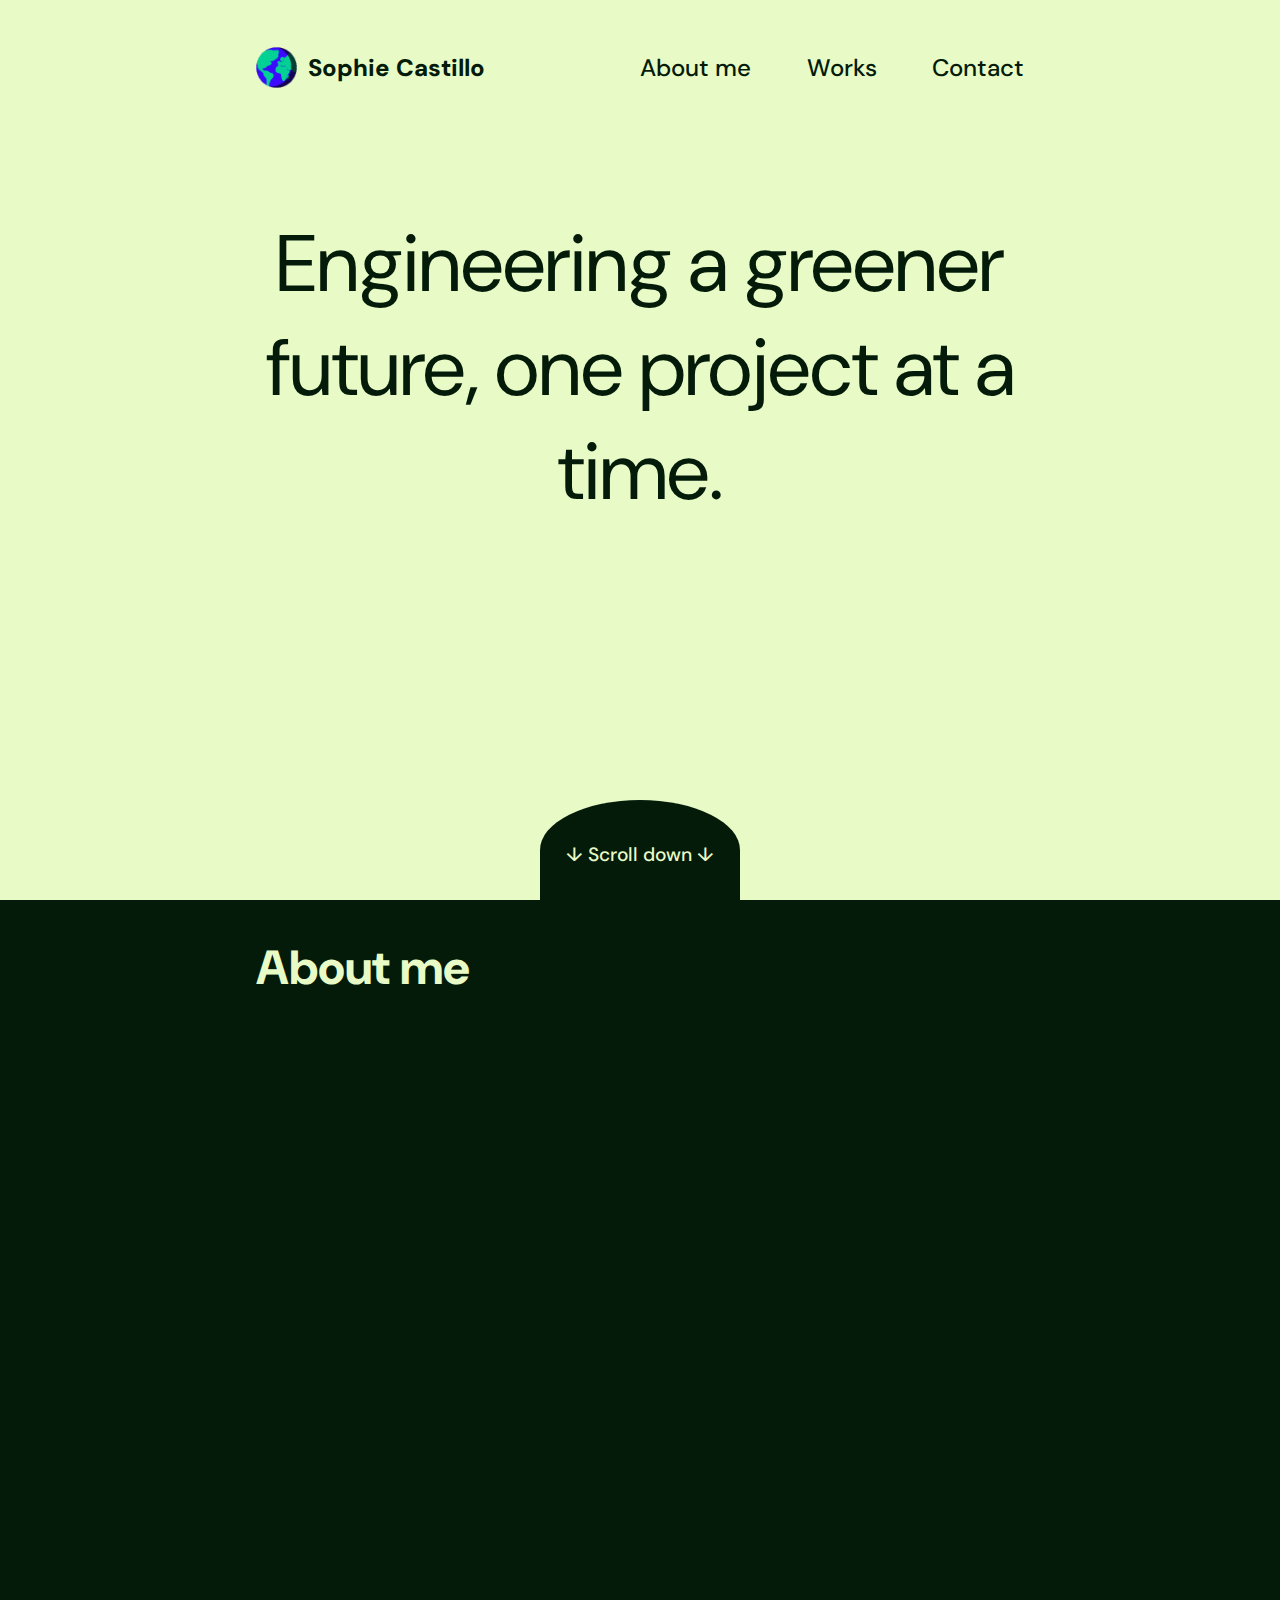
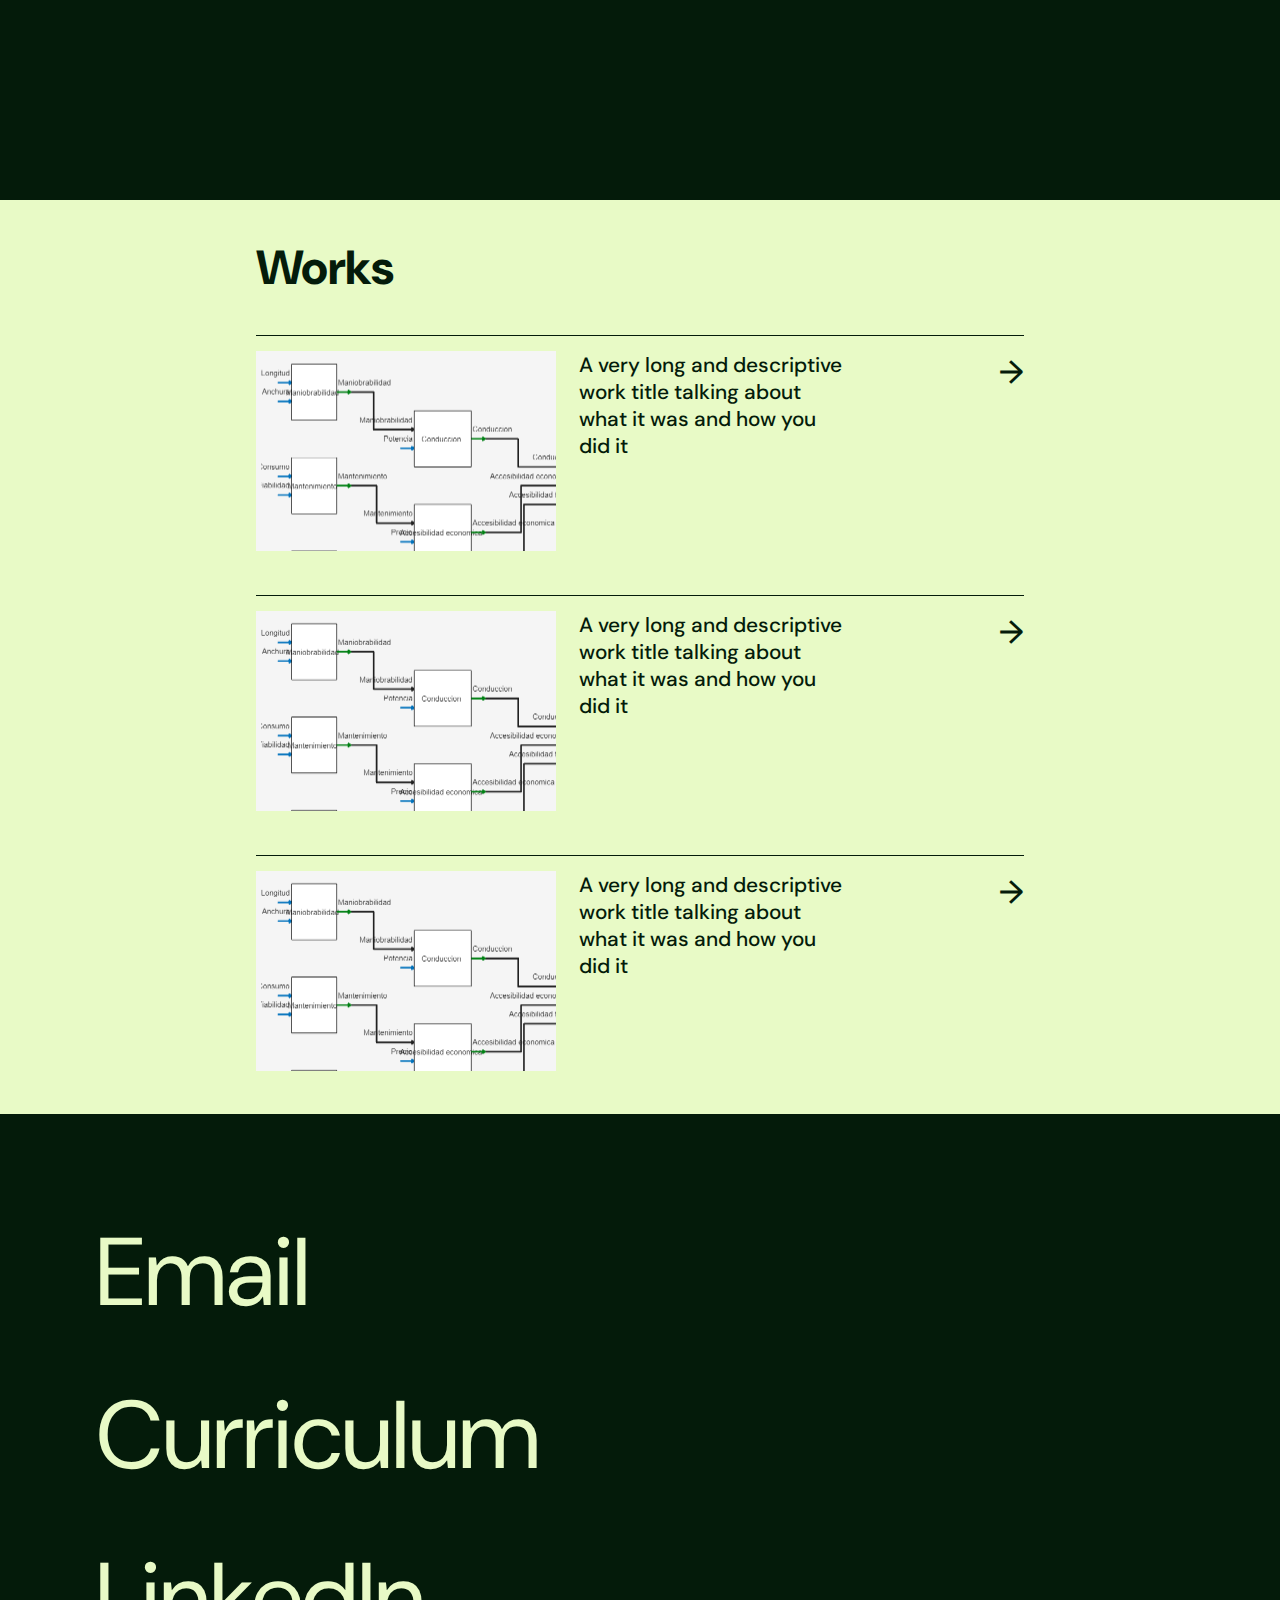
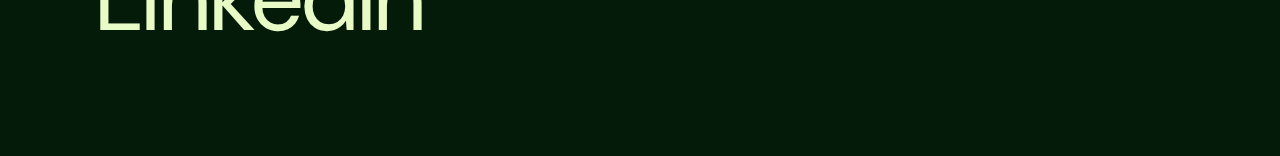
==== index.html @ 2d3c0616 "Gif" ====
<!DOCTYPE html>
<html lang="en">
<head>
    <meta charset="UTF-8">
    <meta name="viewport" content="width=device-width, initial-scale=1.0">
    <meta http-equiv="X-UA-Compatible" content="ie=edge">
    <link rel="preconnect" href="https://fonts.googleapis.com">
    <link rel="preconnect" href="https://fonts.gstatic.com" crossorigin>
    <link href="https://fonts.googleapis.com/css2?family=DM+Sans:ital,opsz,wght@0,9..40,300;0,9..40,400;0,9..40,500;0,9..40,600;0,9..40,700;0,9..40,800;0,9..40,900;0,9..40,1000;1,9..40,300;1,9..40,400;1,9..40,500;1,9..40,600;1,9..40,700;1,9..40,800;1,9..40,1000&display=swap" rel="stylesheet">
    <link rel="icon" type="image/gif" href="gif2.gif" />
    <title>Sophie Castillo</title>
    <link rel="stylesheet" href="style.css">
</head>
<body>
    <div class="icon">
        <img src="gif2.gif" alt="icon" class="icon-img">
    </div>

    <div class="page" id="main">
        <div class="header">
            <div class="name-div">
                <img src="gif2.gif" alt="icon" class="header-icon">
                <p class="name">Sophie Castillo</p>
            </div>
            <div class="options-div">
                <a href="#about-me" class="about-me">About me</a>
                <a href="#works" class="works">Works</a>
                <a href="#footer" class="contact">Contact</a>
            </div>
        </div>
        <div class="content-main">
            <p class="content-main-text">Engineering a greener future, one project at a time.</p>
        </div>
        <div class="half-circle-container">
            <div class="half-circle">
              <p>↓ Scroll down ↓</p>
            </div>
          </div>
    </div>

    <div class="page-alt" id="about-me">
        <div class="title-container">
            <p class="title-alt">About me</p> 
        </div>
    </div>

    <div class="works-page" id="works">
        <div class="title-container">
            <p class="title">Works</p>
        </div>
        <div class="works-container">
            <div class="work-container">
                <div class="work-img">
                    <img src="img.png" alt="imagen">
                </div>
                <div class="work-title">
                    <p class="work-title-text">A very long and descriptive work title talking about what it was and how you did it</p>
                </div>
                <div class="work-arrow">
                    <p>→</p>
                </div> 
            </div>
            <div class="work-container">
                <div class="work-img">
                    <img src="img.png" alt="imagen">
                </div>
                <div class="work-title">
                    <p class="work-title-text">A very long and descriptive work title talking about what it was and how you did it</p>
                </div>
                <div class="work-arrow">
                    <p>→</p>
                </div> 
            </div>
            <div class="work-container">
                <div class="work-img">
                    <img src="img.png" alt="imagen">
                </div>
                <div class="work-title">
                    <p class="work-title-text">A very long and descriptive work title talking about what it was and how you did it</p>
                </div>
                <div class="work-arrow">
                    <p>→</p>
                </div> 
            </div>
        </div>
    </div>

    <div class="footer" id="footer">
        <a class="email">Email</a>
        <a href="https://drive.google.com/file/d/16ITBf15tx26XlBzYhtzfm5GaE6yCq7uo/view?usp=sharing"class="curriculum">Curriculum</a>
        <a href="https://www.linkedin.com/in/sophie-castillo/" class="linkedin">LinkedIn</a>
    </div>

</body>
</html>
---- style.css ----
.icon {
  display: none;
  position: fixed;
  padding-top: 33%;
  padding-left: 75%;
  width: 200px;
  height: 200px;
}

.icon img{
  width: 150px;
  height: 150px;
}

@media only screen and (min-width: 1200px){
  /*Global*/

  :root {
    --secondary-color: #041B0A;
    --primary-color: #E8FAC6;
  }

  html, body {
    height: 100%;
    margin: 0;
    background-color: var(--primary-color);
    font-family: 'DM Sans', sans-serif;
    scroll-behavior: smooth;
  }

  p, a {
    margin: 0;
    color: var(--secondary-color);
    text-decoration: none;
    font-weight: 500;
  }

  .title {
    width: 100%;
    height: 15vh;
    display: flex;
    font-size: 3em;
    font-weight: 800;
    align-items: center;
    justify-content: left;
  }

  .title-alt {
    width: 100%;
    height: 15vh;
    display: flex;
    font-size: 3em;
    font-weight: 800;
    align-items: center;
    justify-content: left;
    color: var(--primary-color);
  }

  .page {
    width: auto;
    height: 100vh;
    padding-left: 20%;
    padding-right: 20%;
    align-items: center;
    text-align: center;
  }

  .works-page {
    width: auto;
    padding-left: 20%;
    padding-right: 20%;
    align-items: center;
    text-align: center;
  }

  .page-alt {
    width: auto;
    height: 100vh;
    padding-left: 20%;
    padding-right: 20%;
    align-items: center;
    text-align: center;
    background-color: var(--secondary-color);
  }

  /*------------------------------------------------------------------------------------------------------------*/

  .icon {
    display: none;
    position: fixed;
    padding-top: 33%;
    padding-left: 75%;
    width: 200px;
    height: 200px;
  }

  .icon img{
    width: 150px;
    height: 150px;
  }

  /*------------------------------------------------------------------------------------------------------------*/

  .half-circle-container {
    position:absolute;
    bottom: 0;
    left: 50%;
    transform: translateX(-50%);
  }

  .half-circle {
    width: 200px; /* Adjust the width of the circle */
    height: 100px; /* Adjust the height of the circle */
    border-radius: 100% 100% 0 0; /* This creates a half-circle */
    background-color: var(--secondary-color); /* Adjust the background color */
    position: relative;
  }

  .half-circle p {
    padding-top: 15%;
    text-align: center;
    color: var(--primary-color); /* Adjust the text color */
    line-height: 50px; /* Adjust the line height to vertically center the text */
    margin: 0;
    font-size: 1.2em;
  }

  /*Main*/

  .header {
    width: 100%;
    height: 15%;
    display: flex;
    font-size: 1.5em;
    font-weight: 800;
  }

  .header-icon {
    height: 30%;
    width: auto;
    margin-right: 3%;
  }

  .header-icon:hover {
    rotate: 3600deg;
    transition: 5s;
  }

  .name-div{
    width: 50%;
    height: 100%;
    display: flex;
    align-items: center;
  }

  .name-div p{
    font-weight: 800;
  }

  .options-div{
    width: 50%;
    height: 100%;
    display: flex;
    align-items: center;
    justify-content:space-between;
  }

  .about-me:hover {
    font-style: italic;
  }

  .works:hover {
    font-style: italic;
  }

  .contact:hover {
    font-style: italic;
  }

  .content-main {
    width: 100%;
    text-align: center;
    padding-top: 10%;
  }

  .content-main-text {
    font-size: 5em;
    font-weight: 400;
  }

  /*------------------------------------------------------------------------------------------------------------*/

  /*About me*/



  /*------------------------------------------------------------------------------------------------------------*/

  /*Works*/

  .work-container {
    width: 100%;
    display: flex;
    border-top: 1px solid var(--secondary-color);
    padding-top: 2%;
    padding-bottom: 5%;
  }

  .work-img {
    width: 40%;
  }

  .work-img img {
    width: 300px;
    height: 200px;
    object-fit: cover;
  }

  .work-title {
    padding-left: 3%;
    width: 40%;
    margin-right: 20%;
    text-align: left;
    font-size: 1.3em;
  }

  .work-arrow {
    font-size: 2em;
  }

  .work-arrow p:hover {
    font-size: 1.1em;
  }


  /*------------------------------------------------------------------------------------------------------------*/

  /*Footer*/

  .footer {
    width: auto;
    height: 50%;
    background-color: var(--secondary-color);
    padding: 7.5%;
    display: flex;
    flex-direction: column;
    justify-content: space-between;
  }

  .email {
    font-size: 6em;
    font-weight: 400;
    color: var(--primary-color);
  }

  .email:hover {
    font-style: italic;
  }

  .curriculum {
    font-size: 6em;
    font-weight: 400;
    color: var(--primary-color);
  }

  .curriculum:hover {
    font-style: italic;
  }

  .linkedin {
    font-size: 6em;
    font-weight: 400;
    color: var(--primary-color);
  }

  .linkedin:hover {
    font-style: italic;
  }

}

@media only screen and (max-width: 1200px) and (min-width: 850px){

  /*Global*/

  :root {
    --secondary-color: #041B0A;
    --primary-color: #E8FAC6;
  }

  html, body {
    height: 100%;
    margin: 0;
    background-color: var(--primary-color);
    font-family: 'DM Sans', sans-serif;
    scroll-behavior: smooth;
  }

  p, a {
    margin: 0;
    color: var(--secondary-color);
    text-decoration: none;
    font-weight: 500;
  }

  .title {
    width: 100%;
    height: 15vh;
    display: flex;
    font-size: 3em;
    font-weight: 800;
    align-items: center;
    justify-content: left;
  }

  .title-alt {
    width: 100%;
    height: 15vh;
    display: flex;
    font-size: 3em;
    font-weight: 800;
    align-items: center;
    justify-content: left;
    color: var(--primary-color);
  }

  .page {
    width: auto;
    height: 100vh;
    padding-left: 15%;
    padding-right: 15%;
    align-items: center;
    text-align: center;
  }

  .works-page {
    width: auto;
    padding-left: 15%;
    padding-right: 15%;
    align-items: center;
    text-align: center;
  }

  .page-alt {
    width: auto;
    height: 100vh;
    padding-left: 15%;
    padding-right: 15%;
    align-items: center;
    text-align: center;
    background-color: var(--secondary-color);
  }

  /*------------------------------------------------------------------------------------------------------------*/

  .half-circle-container {
    position: absolute;
    bottom: 0;
    left: 50%;
    transform: translateX(-50%);
  }

  .half-circle {
    width: 200px; /* Adjust the width of the circle */
    height: 100px; /* Adjust the height of the circle */
    border-radius: 100% 100% 0 0; /* This creates a half-circle */
    background-color: var(--secondary-color); /* Adjust the background color */
    position: relative;
  }

  .half-circle p {
    padding-top: 15%;
    text-align: center;
    color: var(--primary-color); /* Adjust the text color */
    line-height: 50px; /* Adjust the line height to vertically center the text */
    margin: 0;
    font-size: 1.2em;
  }

  /*Main*/

  .header {
    width: 100%;
    height: 15%;
    display: flex;
    font-size: 1.2em;
    font-weight: 800;
  }

  .header-icon {
    height: 30%;
    width: auto;
    margin-right: 3%;
  }

  .header-icon:hover {
    rotate: 3600deg;
    transition: 5s;
  }

  .name-div{
    width: 50%;
    height: 100%;
    display: flex;
    align-items: center;
  }

  .name-div p{
    font-weight: 800;
  }

  .options-div{
    width: 50%;
    height: 100%;
    display: flex;
    align-items: center;
    justify-content:space-between;
  }

  .about-me:hover {
    font-style: italic;
  }

  .works:hover {
    font-style: italic;
  }

  .contact:hover {
    font-style: italic;
  }

  .content-main {
    width: 100%;
    text-align: center;
    padding-top: 10%;
  }

  .content-main-text {
    font-size: 5em;
    font-weight: 400;
  }

  /*------------------------------------------------------------------------------------------------------------*/

  /*About me*/



  /*------------------------------------------------------------------------------------------------------------*/

  /*Works*/

  .work-container {
    width: 100%;
    display: flex;
    border-top: 1px solid var(--secondary-color);
    padding-top: 2%;
    padding-bottom: 5%;
  }

  .work-img {
    width: 40%;
  }

  .work-img img {
    width: 300px;
    height: 200px;
    object-fit: cover;
  }

  .work-title {
    padding-left: 75px;
    width: 40%;
    margin-right: 20%;
    text-align: left;
    font-size: 1.3em;
  }

  .work-arrow {
    font-size: 2em;
  }

  .work-arrow p:hover {
    font-size: 1.1em;
  }


  /*------------------------------------------------------------------------------------------------------------*/

  /*Footer*/

  .footer {
    width: auto;
    height: 50%;
    background-color: var(--secondary-color);
    padding: 7.5%;
    display: flex;
    flex-direction: column;
    justify-content: space-between;
  }

  .email {
    font-size: 6em;
    font-weight: 400;
    color: var(--primary-color);
  }

  .email:hover {
    font-style: italic;
  }

  .curriculum {
    font-size: 6em;
    font-weight: 400;
    color: var(--primary-color);
  }

  .curriculum:hover {
    font-style: italic;
  }

  .linkedin {
    font-size: 6em;
    font-weight: 400;
    color: var(--primary-color);
  }

  .linkedin:hover {
    font-style: italic;
  }

}

@media only screen and (max-width: 850px) {

  /*Global*/

  :root {
    --secondary-color: #041B0A;
    --primary-color: #E8FAC6;
  }

  html, body {
    height: 100%;
    margin: 0;
    background-color: var(--primary-color);
    font-family: 'DM Sans', sans-serif;
    scroll-behavior: smooth;
  }

  p, a {
    margin: 0;
    color: var(--secondary-color);
    text-decoration: none;
    font-weight: 500;
  }

  .title {
    width: 100%;
    height: 15vh;
    display: flex;
    font-size: 3em;
    font-weight: 800;
    align-items: center;
    justify-content: left;
  }

  .title-alt {
    width: 100%;
    height: 15vh;
    display: flex;
    font-size: 3em;
    font-weight: 800;
    align-items: center;
    justify-content: left;
    color: var(--primary-color);
  }

  .page {
    width: auto;
    height: 100vh;
    padding-left: 5%;
    padding-right: 5%;
    align-items: center;
    text-align: center;
  }

  .works-page {
    width: auto;
    padding-left: 5%;
    padding-right: 5%;
    align-items: center;
    text-align: center;
  }

  .page-alt {
    width: auto;
    height: 100vh;
    padding-left: 5%;
    padding-right: 5%;
    align-items: center;
    text-align: center;
    background-color: var(--secondary-color);
  }

  /*------------------------------------------------------------------------------------------------------------*/

  .half-circle-container {
    position: absolute;
    bottom: 0;
    left: 50%;
    transform: translateX(-50%);
  }

  .half-circle {
    width: 200px; /* Adjust the width of the circle */
    height: 100px; /* Adjust the height of the circle */
    border-radius: 100% 100% 0 0; /* This creates a half-circle */
    background-color: var(--secondary-color); /* Adjust the background color */
    position: relative;
  }

  .half-circle p {
    padding-top: 15%;
    text-align: center;
    color: var(--primary-color); /* Adjust the text color */
    line-height: 50px; /* Adjust the line height to vertically center the text */
    margin: 0;
    font-size: 1.2em;
  }

  /*Main*/

  .header {
    width: 100%;
    height: 10%;
    font-size: 1.8em;
    font-weight: 800;
  }

  .header-icon {
    height: 50%;
    width: auto;
    margin-right: 3%;
  }

  .header-icon:hover {
    rotate: 3600deg;
    transition: 5s;
  }

  .name-div{
    width: 100%;
    height: 100%;
    display: flex;
    align-items: center;
  }

  .name-div p{
    font-weight: 800;
  }

  .about-me {
    display: none;
  }

  .works {
    display: none;
  }

  .contact {
    display: none;
  }

  .about-me:hover {
    font-style: italic;
  }

  .works:hover {
    font-style: italic;
  }

  .contact:hover {
    font-style: italic;
  }

  .content-main {
    width: 100%;
    text-align: center;
    padding-top: 30%;
  }

  .content-main-text {
    font-size: 3em;
    font-weight: 400;
  }

  /*------------------------------------------------------------------------------------------------------------*/

  /*About me*/



  /*------------------------------------------------------------------------------------------------------------*/

  /*Works*/

  .work-container {
    width: 100%;
    border-top: 1px solid #000;
    padding-top: 2%;
    padding-bottom: 5%;
  }

  .work-img {
    width: 100%;
    justify-content: center;
  }

  .work-img img {
    width: 300px;
    height: 200px;
    object-fit: cover;
  }

  .work-title {
    padding-left: 3%;
    width: 100%;
    margin-right: 20%;
    text-align: left;
    font-size: 1.3em;
  }

  .work-arrow {
    display: none;
    font-size: 2em;
  }

  .work-arrow p:hover {
    font-size: 1.1em;
  }

  /*------------------------------------------------------------------------------------------------------------*/

  /*Footer*/

  .footer {
    height: 30%;
    background-color: var(--secondary-color);
    padding: 5%;
    display: flex;
    flex-direction: column;
    justify-content: space-between;
    font-size: 3em;
  }

  .email {
    font-weight: 400;
    color: var(--primary-color);
  }

  .email:hover {
    font-style: italic;
  }

  .curriculum {
    font-weight: 400;
    color: var(--primary-color);
  }

  .curriculum:hover {
    font-style: italic;
  }

  .linkedin {
    font-weight: 400;
    color: var(--primary-color);
  }

  .linkedin:hover {
    font-style: italic;
  }

}
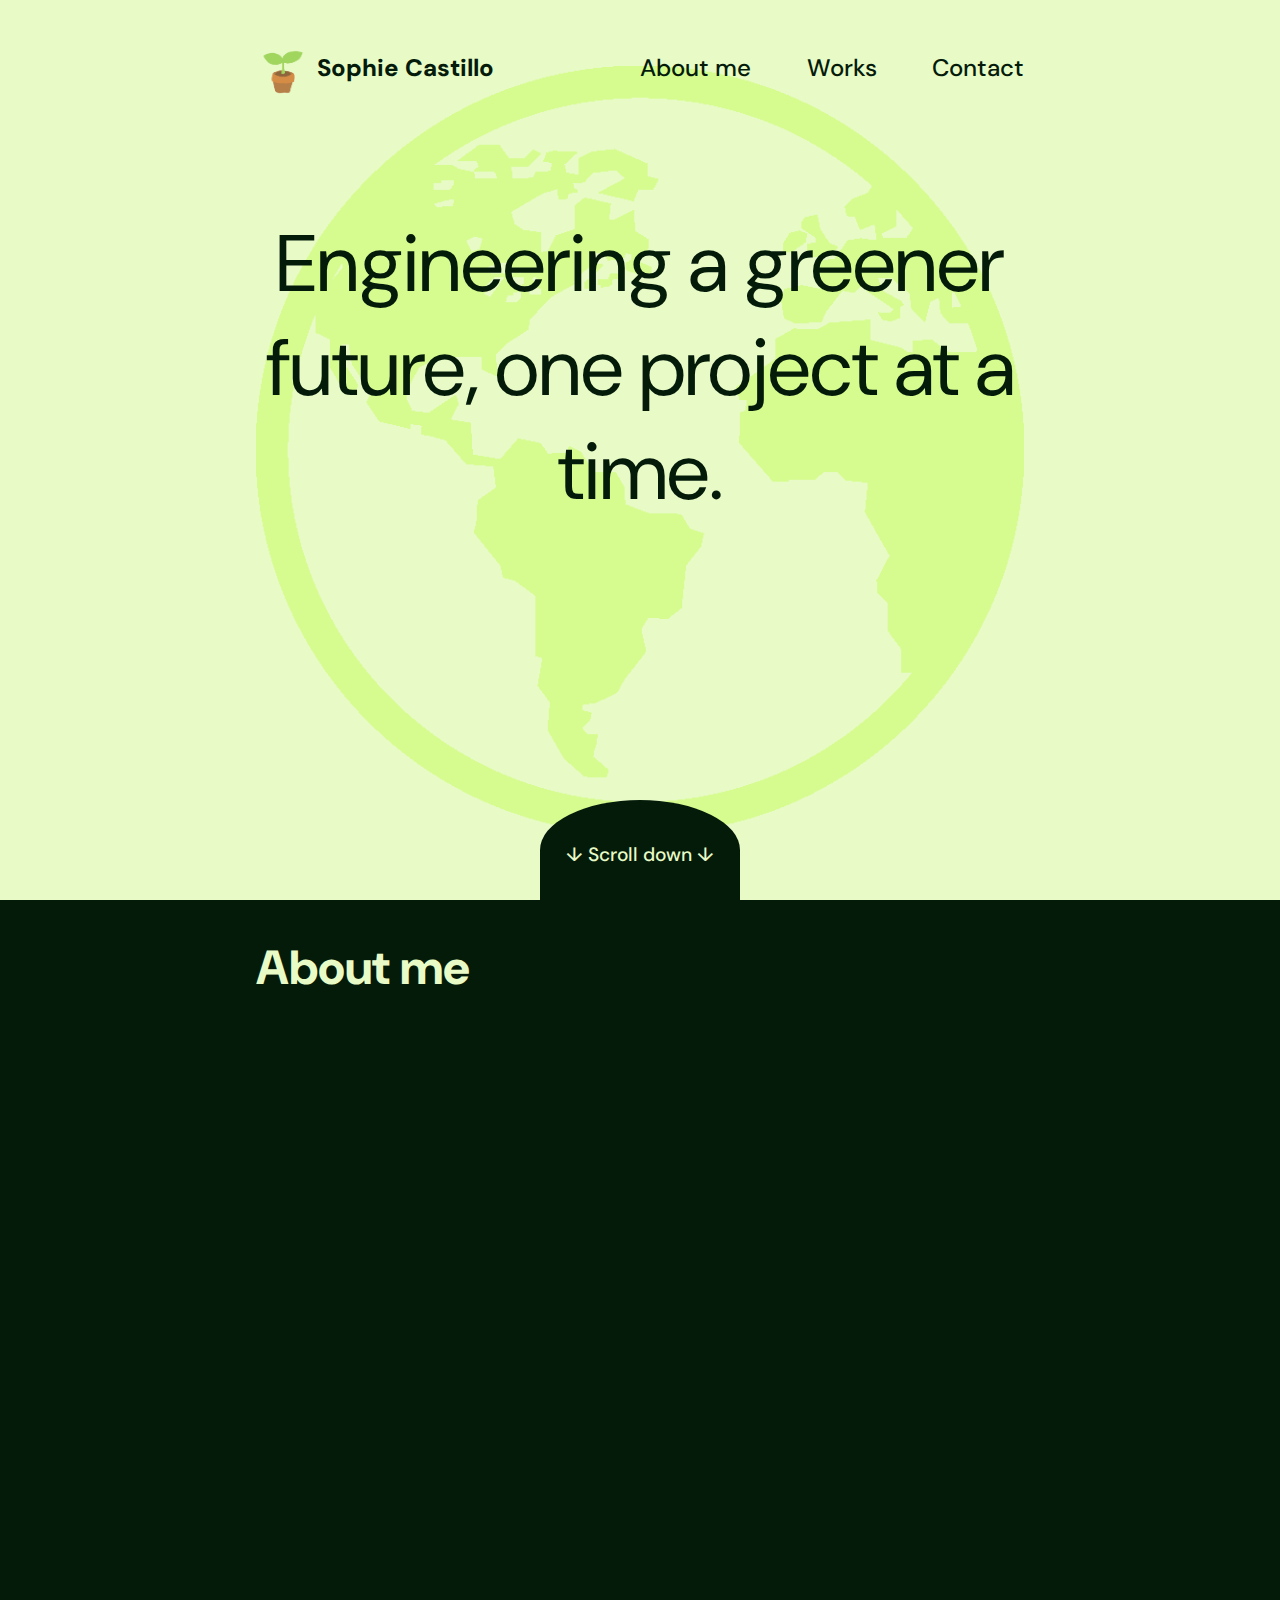
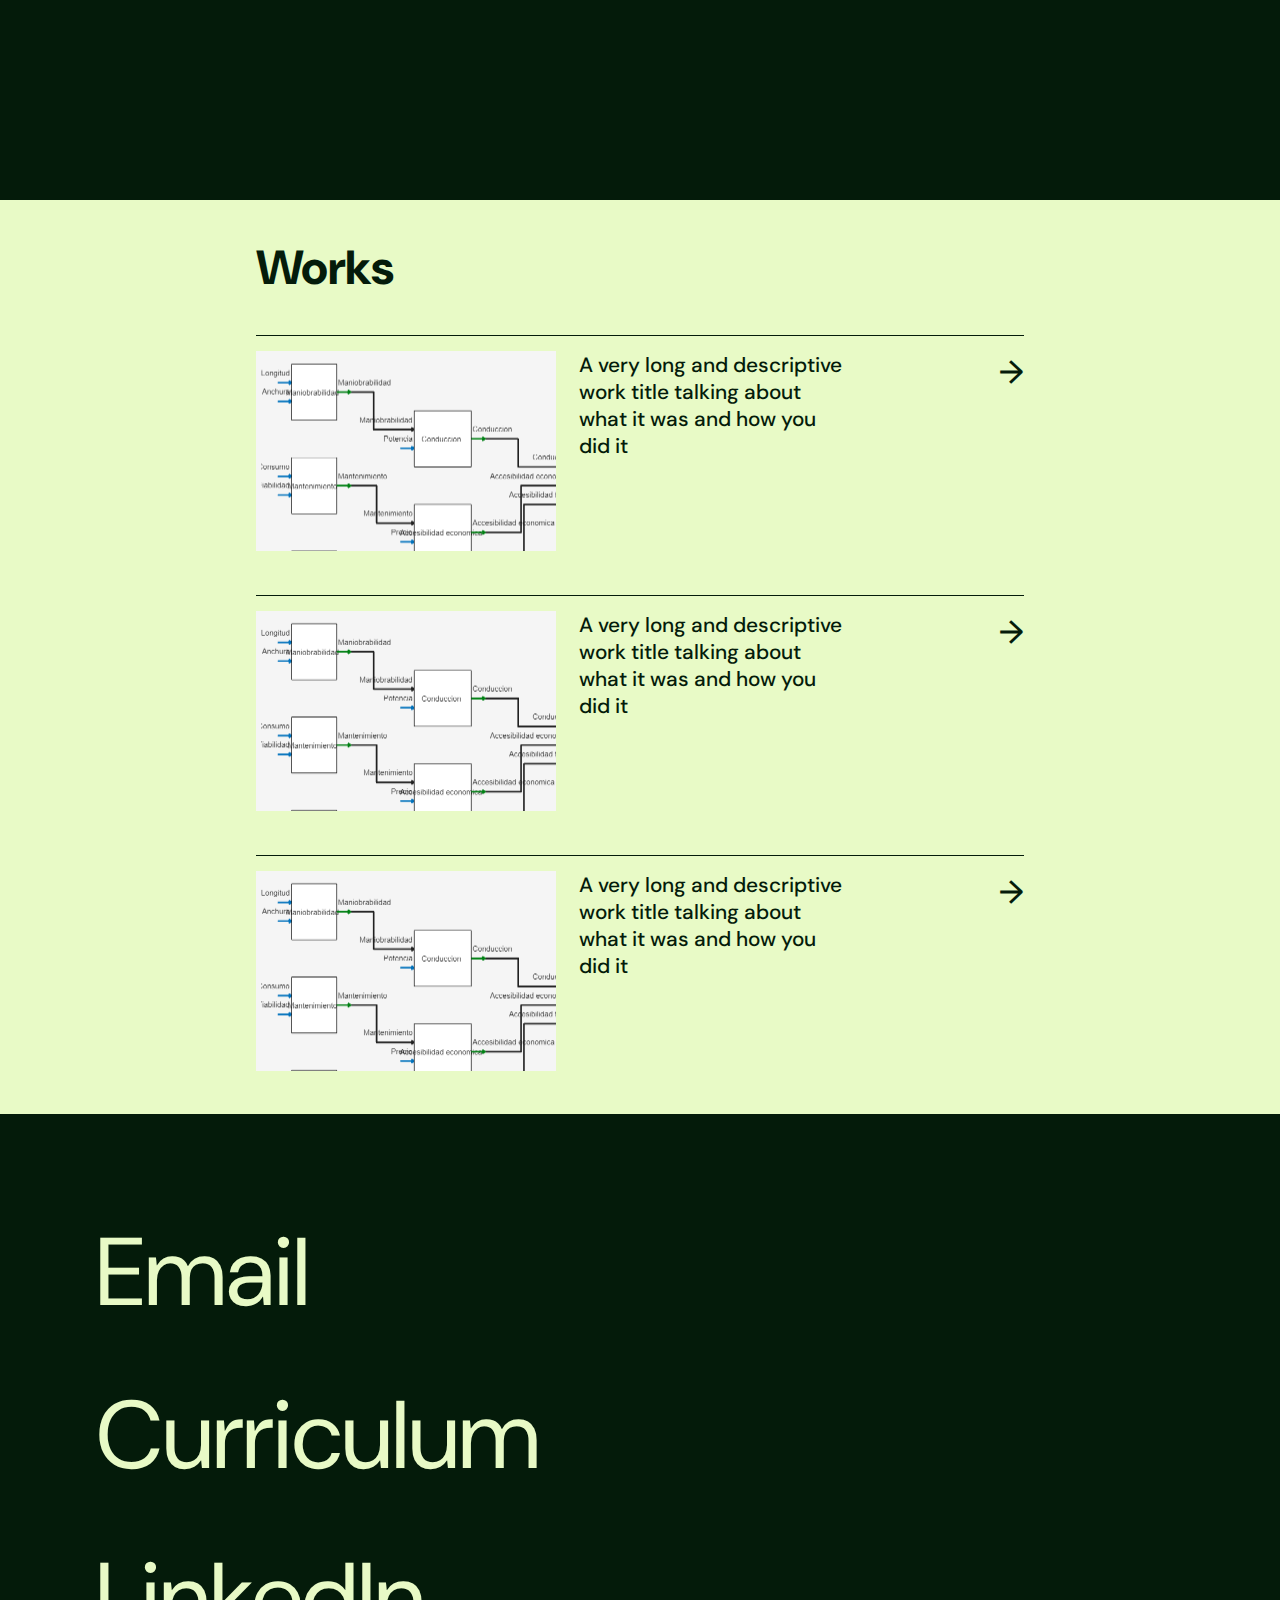
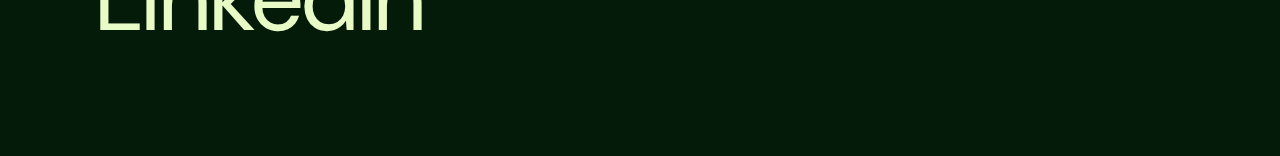
==== commit 38797d68: "Gifs added" ====
--- a/index.html
+++ b/index.html
@@ -7,19 +7,16 @@
     <link rel="preconnect" href="https://fonts.googleapis.com">
     <link rel="preconnect" href="https://fonts.gstatic.com" crossorigin>
     <link href="https://fonts.googleapis.com/css2?family=DM+Sans:ital,opsz,wght@0,9..40,300;0,9..40,400;0,9..40,500;0,9..40,600;0,9..40,700;0,9..40,800;0,9..40,900;0,9..40,1000;1,9..40,300;1,9..40,400;1,9..40,500;1,9..40,600;1,9..40,700;1,9..40,800;1,9..40,1000&display=swap" rel="stylesheet">
-    <link rel="icon" type="image/gif" href="gif2.gif" />
+    <link rel="icon" type="image/png" href="favicon.png" />
     <title>Sophie Castillo</title>
     <link rel="stylesheet" href="style.css">
 </head>
 <body>
-    <div class="icon">
-        <img src="gif2.gif" alt="icon" class="icon-img">
-    </div>
 
     <div class="page" id="main">
         <div class="header">
             <div class="name-div">
-                <img src="gif2.gif" alt="icon" class="header-icon">
+                <img src="gifs/gif9.gif" alt="icon" class="header-icon">
                 <p class="name">Sophie Castillo</p>
             </div>
             <div class="options-div">
--- a/style.css
+++ b/style.css
@@ -1,17 +1,3 @@
-.icon {
-  display: none;
-  position: fixed;
-  padding-top: 33%;
-  padding-left: 75%;
-  width: 200px;
-  height: 200px;
-}
-
-.icon img{
-  width: 150px;
-  height: 150px;
-}
-
 @media only screen and (min-width: 1200px){
   /*Global*/
 
@@ -57,6 +43,7 @@
   }
 
   .page {
+    background: url('background2.png') center/60% no-repeat;
     width: auto;
     height: 100vh;
     padding-left: 20%;
@@ -86,7 +73,6 @@
   /*------------------------------------------------------------------------------------------------------------*/
 
   .icon {
-    display: none;
     position: fixed;
     padding-top: 33%;
     padding-left: 75%;
@@ -136,9 +122,9 @@
   }
 
   .header-icon {
-    height: 30%;
-    width: auto;
-    margin-right: 3%;
+    height: 50%;
+    width: auto;
+    margin-right: 1%;
   }
 
   .header-icon:hover {
@@ -325,6 +311,7 @@
   }
 
   .page {
+    background: url('background2.png') center/1000px no-repeat;
     width: auto;
     height: 100vh;
     padding-left: 15%;
@@ -388,9 +375,9 @@
   }
 
   .header-icon {
-    height: 30%;
-    width: auto;
-    margin-right: 3%;
+    height: 50%;
+    width: auto;
+    margin-right: 1%;
   }
 
   .header-icon:hover {
@@ -577,6 +564,7 @@
   }
 
   .page {
+    background: url('background2.png') center/600px no-repeat;
     width: auto;
     height: 100vh;
     padding-left: 5%;
@@ -641,7 +629,7 @@
   .header-icon {
     height: 50%;
     width: auto;
-    margin-right: 3%;
+    margin-right: 1%;
   }
 
   .header-icon:hover {
@@ -687,12 +675,12 @@
   .content-main {
     width: 100%;
     text-align: center;
-    padding-top: 30%;
+    padding-top: 40%;
   }
 
   .content-main-text {
     font-size: 3em;
-    font-weight: 400;
+    font-weight: 800;
   }
 
   /*------------------------------------------------------------------------------------------------------------*/
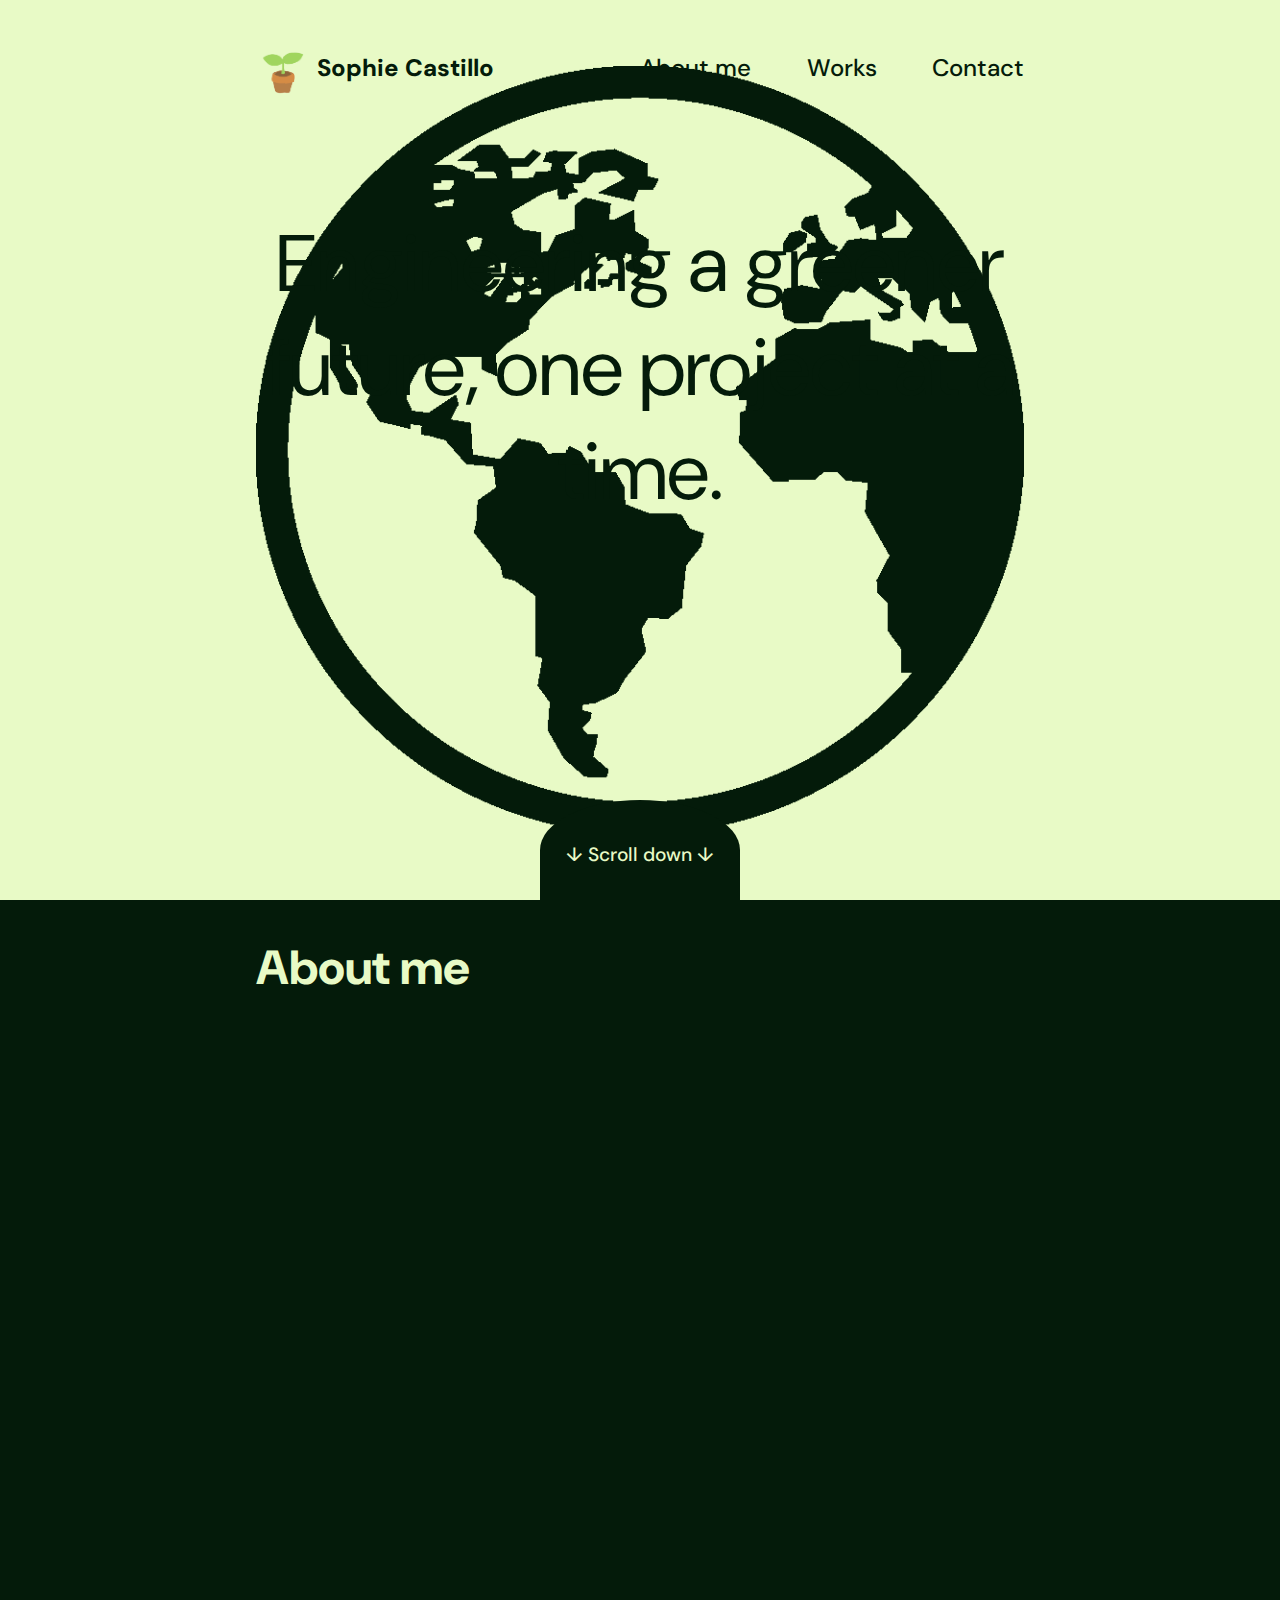
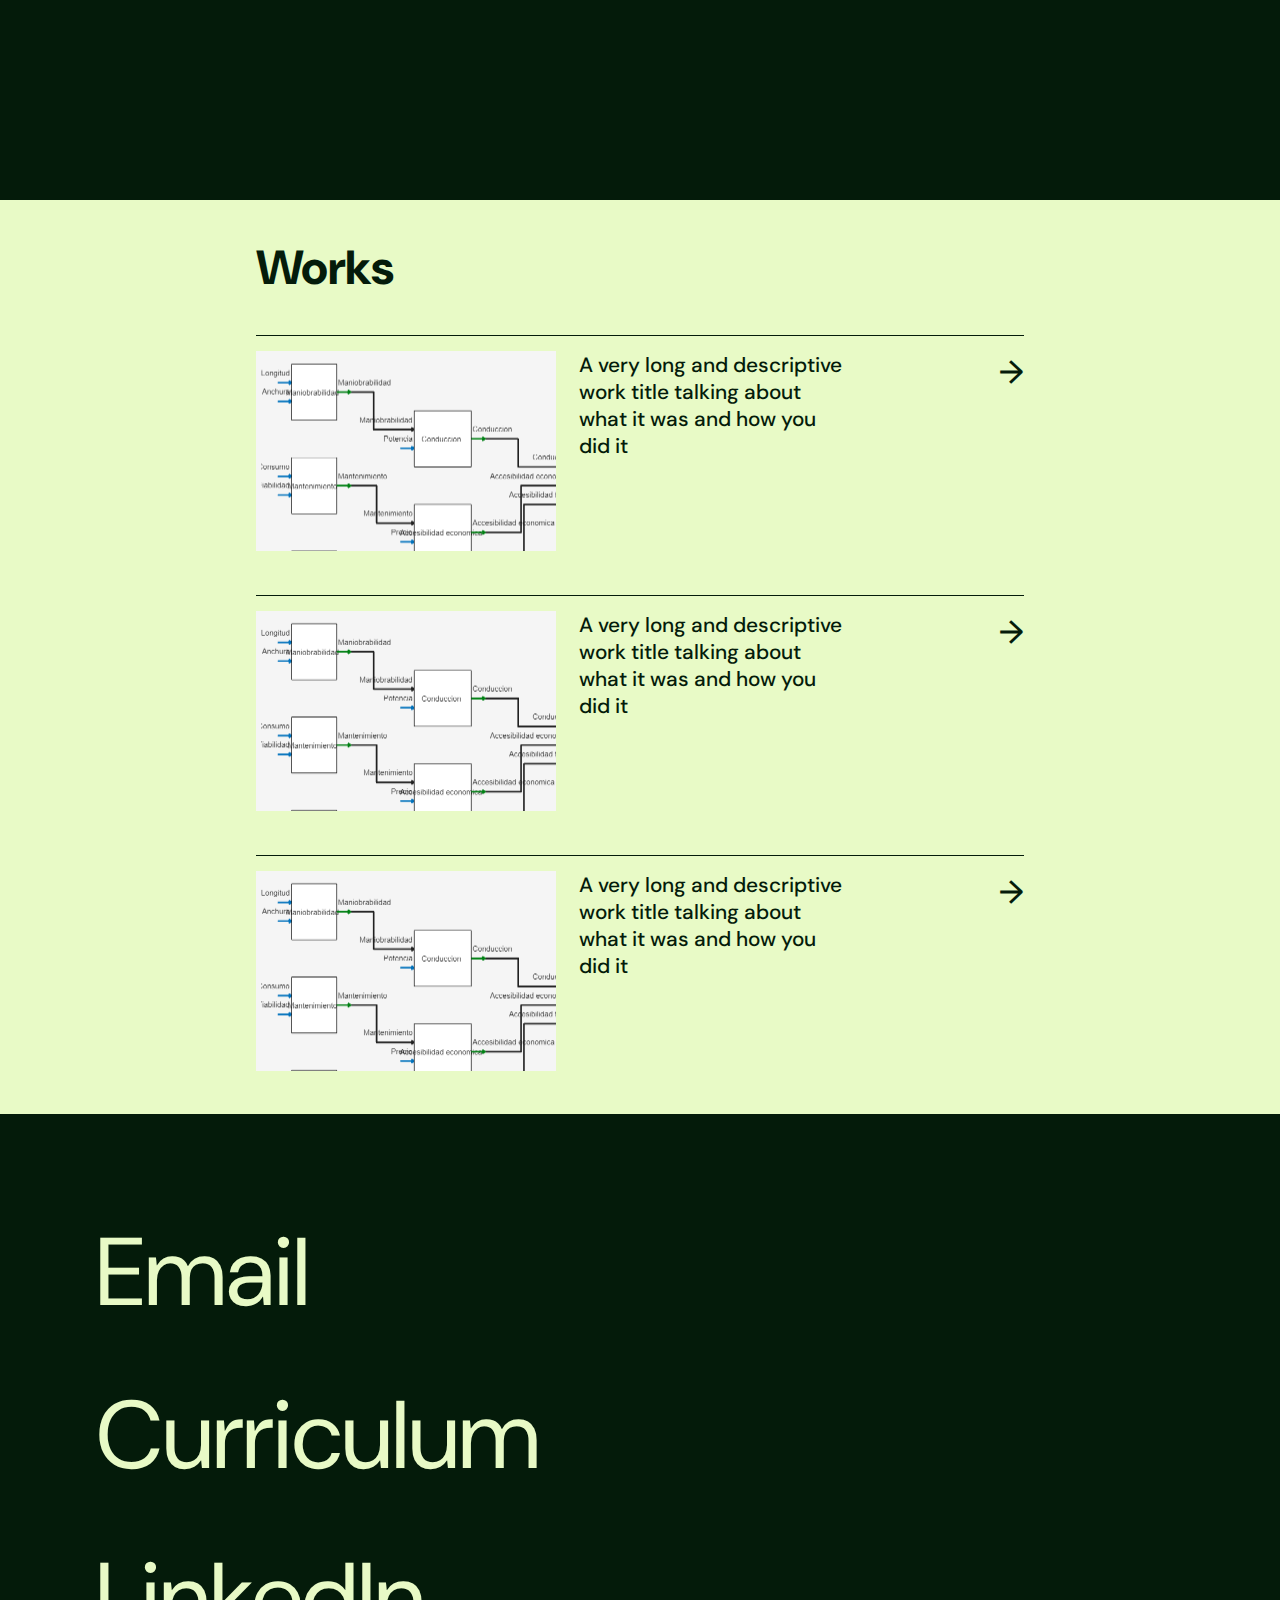
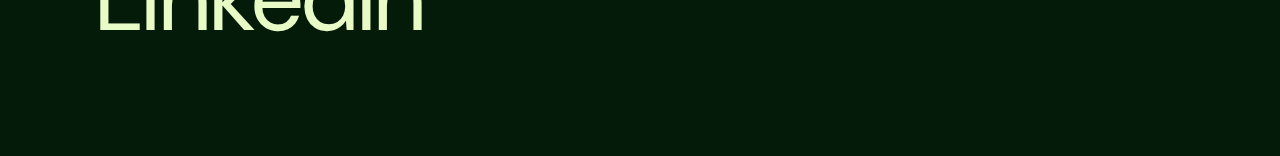
==== commit 134b8e30: "js" ====
--- a/index.html
+++ b/index.html
@@ -9,6 +9,7 @@
     <link href="https://fonts.googleapis.com/css2?family=DM+Sans:ital,opsz,wght@0,9..40,300;0,9..40,400;0,9..40,500;0,9..40,600;0,9..40,700;0,9..40,800;0,9..40,900;0,9..40,1000;1,9..40,300;1,9..40,400;1,9..40,500;1,9..40,600;1,9..40,700;1,9..40,800;1,9..40,1000&display=swap" rel="stylesheet">
     <link rel="icon" type="image/png" href="favicon.png" />
     <title>Sophie Castillo</title>
+    <script src="script.js"></script>
     <link rel="stylesheet" href="style.css">
 </head>
 <body>
--- a/style.css
+++ b/style.css
@@ -1,11 +1,18 @@
-@media only screen and (min-width: 1200px){
-  /*Global*/
+/*:root {
+  --primary-color: #031307;
+  --secondary-color: #E8FAC6;
+}
+*/
 
   :root {
     --secondary-color: #041B0A;
     --primary-color: #E8FAC6;
   }
 
+
+@media only screen and (min-width: 1200px) {
+  /*Global*/
+
   html, body {
     height: 100%;
     margin: 0;
@@ -43,7 +50,7 @@
   }
 
   .page {
-    background: url('background2.png') center/60% no-repeat;
+    background: url('favicon.png') center/60% no-repeat;
     width: auto;
     height: 100vh;
     padding-left: 20%;
@@ -265,14 +272,9 @@
 
 }
 
-@media only screen and (max-width: 1200px) and (min-width: 850px){
+@media only screen and (max-width: 1200px) and (min-width: 850px) {
 
   /*Global*/
-
-  :root {
-    --secondary-color: #041B0A;
-    --primary-color: #E8FAC6;
-  }
 
   html, body {
     height: 100%;
@@ -522,11 +524,6 @@
 
   /*Global*/
 
-  :root {
-    --secondary-color: #041B0A;
-    --primary-color: #E8FAC6;
-  }
-
   html, body {
     height: 100%;
     margin: 0;
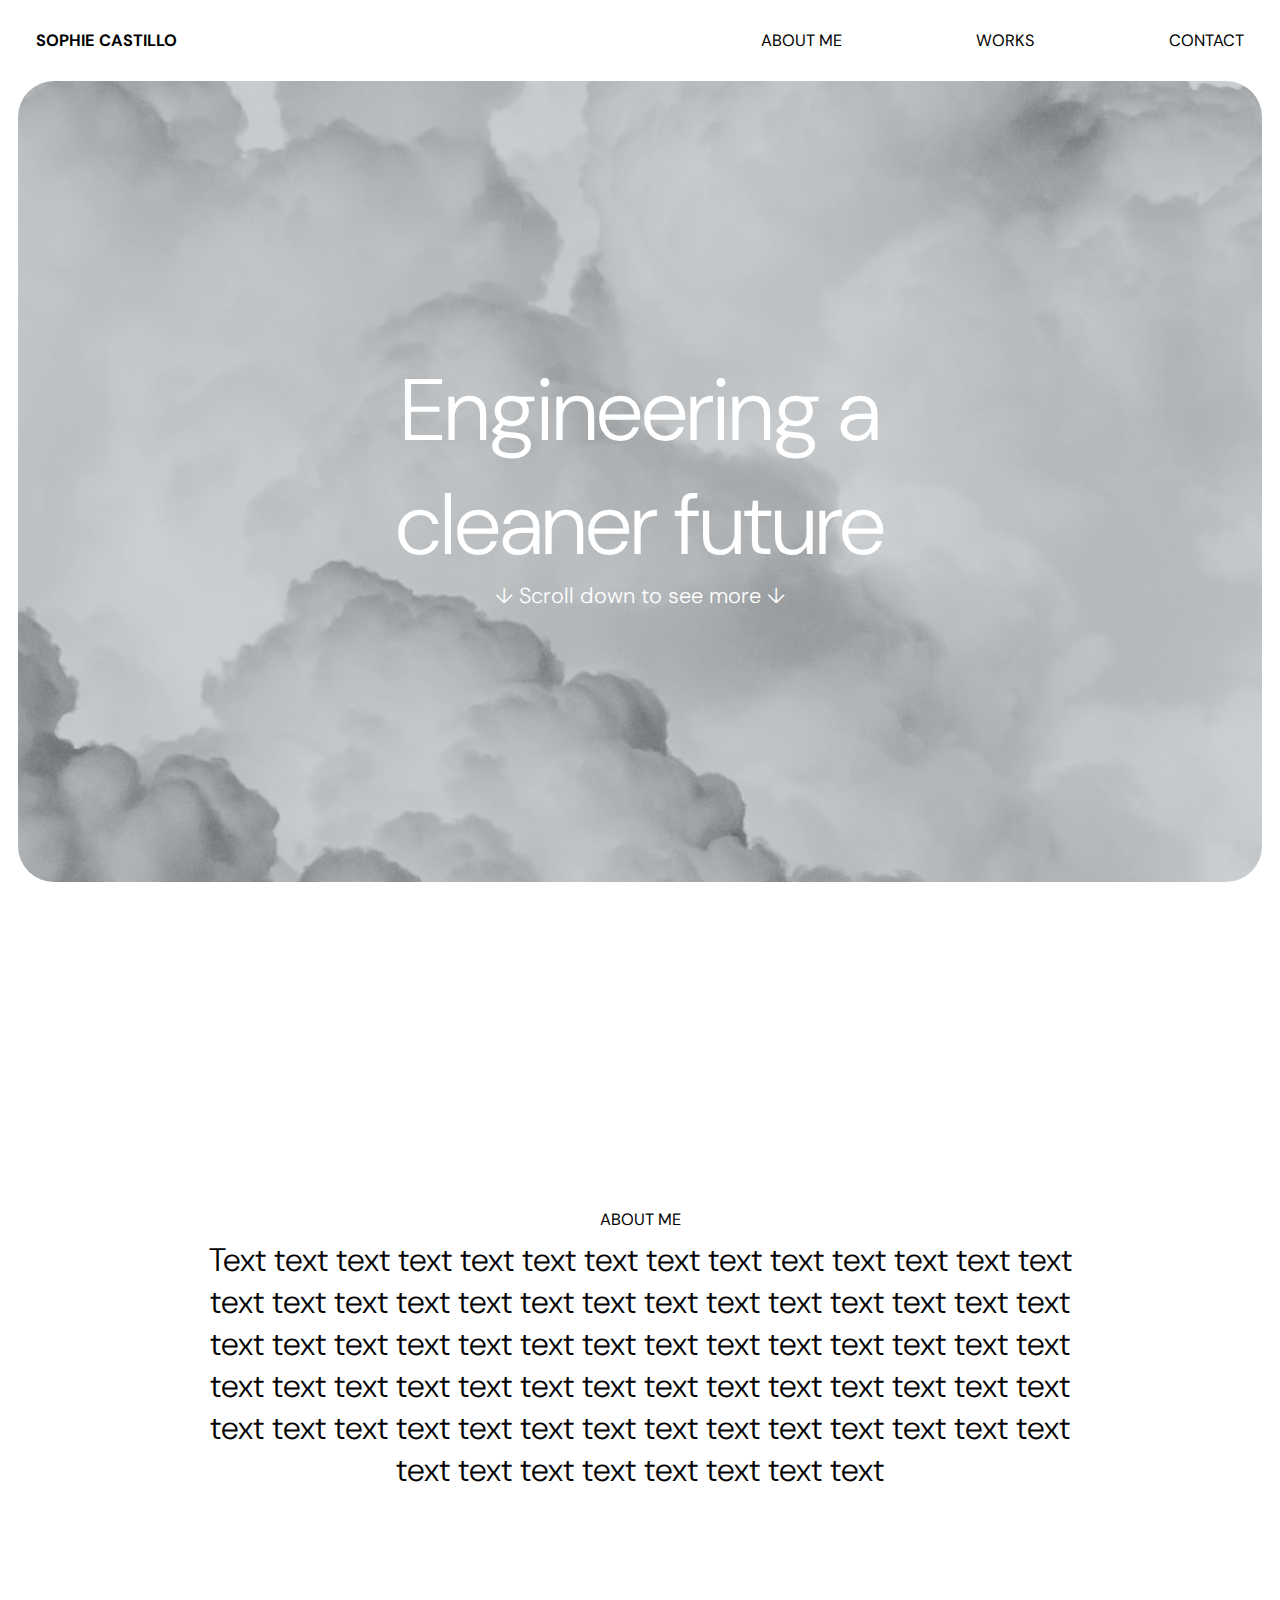
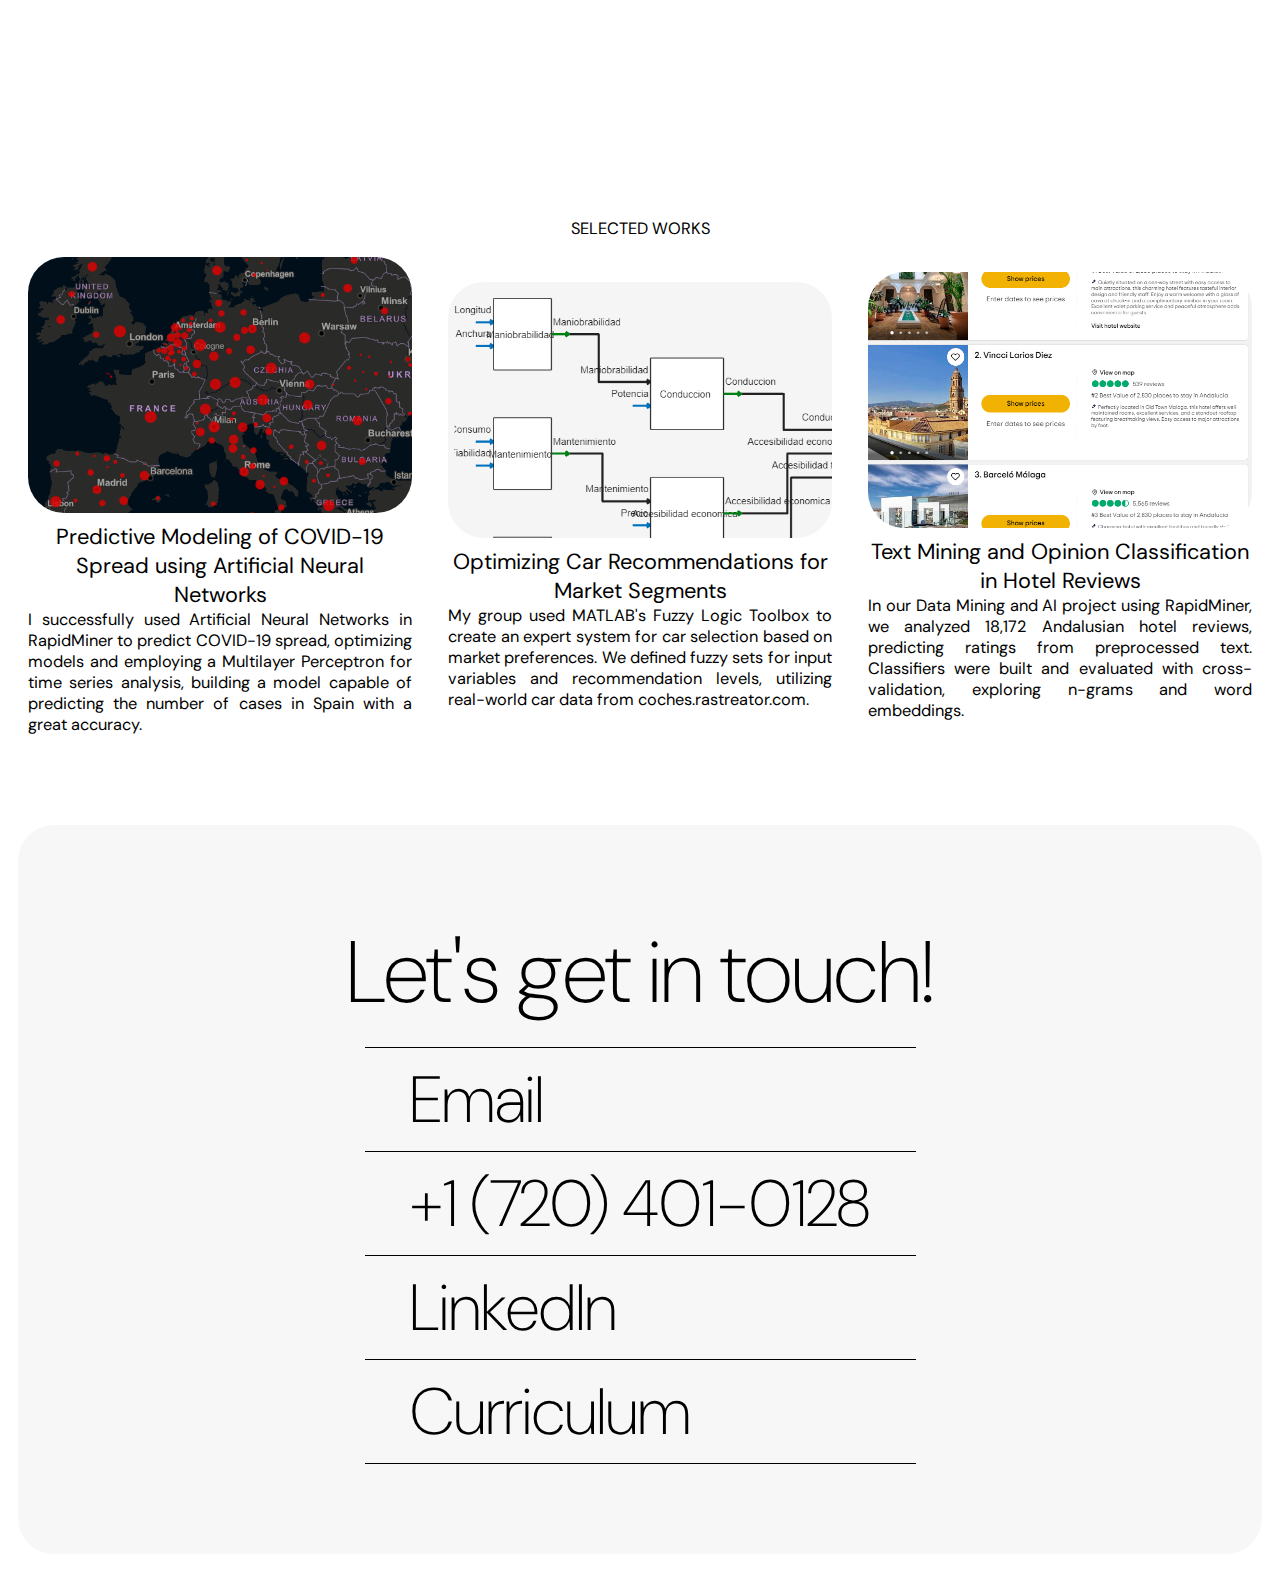
==== commit 3eee5b2a: "changed applied" ====
--- a/index.html
+++ b/index.html
@@ -6,88 +6,85 @@
     <meta http-equiv="X-UA-Compatible" content="ie=edge">
     <link rel="preconnect" href="https://fonts.googleapis.com">
     <link rel="preconnect" href="https://fonts.gstatic.com" crossorigin>
-    <link href="https://fonts.googleapis.com/css2?family=DM+Sans:ital,opsz,wght@0,9..40,300;0,9..40,400;0,9..40,500;0,9..40,600;0,9..40,700;0,9..40,800;0,9..40,900;0,9..40,1000;1,9..40,300;1,9..40,400;1,9..40,500;1,9..40,600;1,9..40,700;1,9..40,800;1,9..40,1000&display=swap" rel="stylesheet">
-    <link rel="icon" type="image/png" href="favicon.png" />
+    <link href="https://fonts.googleapis.com/css2?family=DM+Sans:ital,opsz,wght@0,9..40,100;0,9..40,200;0,9..40,300;0,9..40,400;0,9..40,500;0,9..40,600;0,9..40,700;0,9..40,800;0,9..40,900;0,9..40,1000;1,9..40,100;1,9..40,200;1,9..40,300;1,9..40,400;1,9..40,500;1,9..40,600;1,9..40,700;1,9..40,800;1,9..40,900;1,9..40,1000&family=Lora:ital,wght@0,400;0,500;0,600;0,700;1,400;1,500;1,600;1,700&display=swap" rel="stylesheet">
+    <link rel="icon" type="image/gif" href="favicon.gif">
     <title>Sophie Castillo</title>
-    <script src="script.js"></script>
     <link rel="stylesheet" href="style.css">
 </head>
 <body>
 
-    <div class="page" id="main">
-        <div class="header">
-            <div class="name-div">
-                <img src="gifs/gif9.gif" alt="icon" class="header-icon">
-                <p class="name">Sophie Castillo</p>
+    <header>
+        <p>SOPHIE CASTILLO</p>
+        <div id="links">
+            <a href="#about-me">ABOUT ME</a>
+            <a href="#works">WORKS</a>
+            <a href="#footer">CONTACT</a>
+        </div>
+    </header>
+
+    <section id="main">
+        <div id="background-main">
+            <a id="name">SOPHIE CASTILLO</a>
+            <p>Engineering a<br>cleaner future</p>
+            <a id="scroll" href='#about-me'>↓ Scroll down to see more ↓</a>
+        </div>
+    </section>
+
+    <section id="about-me">
+        <a>ABOUT ME</a>
+        <p>
+            Text text text text text text text text text text text text text text text text text text text text text text text text text text 
+            text text text text text text text text text text text text text text text  text text text text text text text text text text text 
+            text text text text text text text text text text text text text text text text text text text text text text text text text text
+        </p>
+    </section>
+
+    <section id="works">
+        <a>SELECTED WORKS</a>
+        <div class="work-container">
+            <div class="work">
+                <img src="covid-e.png" alt="imagen">
+                <div class="work-text-container">
+                    <p id="work-title">Predictive Modeling of COVID-19 Spread using Artificial Neural Networks</p>
+                    <p id="work-text">
+                        I successfully used Artificial Neural Networks in RapidMiner to predict COVID-19 spread, 
+                        optimizing models and employing a Multilayer Perceptron for time series analysis, building 
+                        a model capable of predicting the number of cases in Spain with a great accuracy.
+                    </p>
+                </div>
             </div>
-            <div class="options-div">
-                <a href="#about-me" class="about-me">About me</a>
-                <a href="#works" class="works">Works</a>
-                <a href="#footer" class="contact">Contact</a>
+            <div class="work">
+                <img src="recomendacion-e.png" alt="imagen">
+                <div class="work-text-container">
+                    <p id="work-title">Optimizing Car Recommendations for Market Segments</p>
+                    <p id="work-text">
+                        My group used MATLAB's Fuzzy Logic Toolbox to create an expert system for car selection based on market preferences. We 
+                        defined fuzzy sets for input variables and recommendation levels, utilizing real-world car data from coches.rastreator.com.
+                    </p>
+                </div>
+            </div>
+            <div class="work">
+                <img src="reviews-e.png" alt="imagen">
+                <div class="work-text-container">
+                    <p id="work-title">Text Mining and Opinion Classification in Hotel Reviews</p>
+                    <p id="work-text">
+                        In our Data Mining and AI project using RapidMiner, we analyzed 18,172 Andalusian hotel reviews, predicting ratings from 
+                        preprocessed text. Classifiers were built and evaluated with cross-validation, exploring n-grams and word embeddings.
+                    </p>
+                </div>
             </div>
         </div>
-        <div class="content-main">
-            <p class="content-main-text">Engineering a greener future, one project at a time.</p>
+    </section>   
+    
+    <footer id="footer">
+        <p>Let's get in touch!</p>
+        <div>
+            <a href="mailto:sophie_castillo@berkeley.edu " class="email">Email</a>
+            <a href="tel:+17204010128" class="number">+1 (720) 401-0128</a>
+            <a href="https://www.linkedin.com/in/sophie-castillo/" class="linkedin">LinkedIn</a>
+            <a href="https://drive.google.com/file/d/1xfi9ztLR8WjozakdGFrvVo7dUfpdgKis/view?usp=sharing"class="curriculum">Curriculum</a>
         </div>
-        <div class="half-circle-container">
-            <div class="half-circle">
-              <p>↓ Scroll down ↓</p>
-            </div>
-          </div>
-    </div>
-
-    <div class="page-alt" id="about-me">
-        <div class="title-container">
-            <p class="title-alt">About me</p> 
-        </div>
-    </div>
-
-    <div class="works-page" id="works">
-        <div class="title-container">
-            <p class="title">Works</p>
-        </div>
-        <div class="works-container">
-            <div class="work-container">
-                <div class="work-img">
-                    <img src="img.png" alt="imagen">
-                </div>
-                <div class="work-title">
-                    <p class="work-title-text">A very long and descriptive work title talking about what it was and how you did it</p>
-                </div>
-                <div class="work-arrow">
-                    <p>→</p>
-                </div> 
-            </div>
-            <div class="work-container">
-                <div class="work-img">
-                    <img src="img.png" alt="imagen">
-                </div>
-                <div class="work-title">
-                    <p class="work-title-text">A very long and descriptive work title talking about what it was and how you did it</p>
-                </div>
-                <div class="work-arrow">
-                    <p>→</p>
-                </div> 
-            </div>
-            <div class="work-container">
-                <div class="work-img">
-                    <img src="img.png" alt="imagen">
-                </div>
-                <div class="work-title">
-                    <p class="work-title-text">A very long and descriptive work title talking about what it was and how you did it</p>
-                </div>
-                <div class="work-arrow">
-                    <p>→</p>
-                </div> 
-            </div>
-        </div>
-    </div>
-
-    <div class="footer" id="footer">
-        <a class="email">Email</a>
-        <a href="https://drive.google.com/file/d/16ITBf15tx26XlBzYhtzfm5GaE6yCq7uo/view?usp=sharing"class="curriculum">Curriculum</a>
-        <a href="https://www.linkedin.com/in/sophie-castillo/" class="linkedin">LinkedIn</a>
-    </div>
+    </footer>
 
 </body>
 </html>--- a/style.css
+++ b/style.css
@@ -1,769 +1,526 @@
-/*:root {
-  --primary-color: #031307;
-  --secondary-color: #E8FAC6;
-}
-*/
-
-  :root {
-    --secondary-color: #041B0A;
-    --primary-color: #E8FAC6;
-  }
-
-
-@media only screen and (min-width: 1200px) {
-  /*Global*/
-
-  html, body {
-    height: 100%;
+/*--------------------------------------------------------------------------------------------------------------------------------------------*/
+/* General */
+
+html {
+    scroll-behavior: smooth;
+    --color1: #000;
+    --color2: #fff;
+    font-family: 'DM Sans', sans-serif;
+    background-color: var(--color2);
+}
+
+body, p, a, h1, h2, h3, h4, h5, h6, ul, li {
     margin: 0;
-    background-color: var(--primary-color);
-    font-family: 'DM Sans', sans-serif;
-    scroll-behavior: smooth;
-  }
-
-  p, a {
-    margin: 0;
-    color: var(--secondary-color);
     text-decoration: none;
-    font-weight: 500;
-  }
-
-  .title {
-    width: 100%;
-    height: 15vh;
+}
+
+/*--------------------------------------------------------------------------------------------------------------------------------------------*/
+/* Header */
+
+@media only screen and (min-width: 600px) {
+    header {
+        height: 5vh;
+        display: flex;
+        align-items: center;
+        margin-top: 2vh;
+        margin-left: 4vh;
+        margin-right: 4vh;
+    }
+
+    header p {
+        font-size: calc(0.75vw + 0.75vh);
+        color: var(--color1);
+        font-weight: 700;
+        width: 60vw;
+    }
+
+    #links {
+        display: flex;
+        justify-content: space-between;
+        align-items: center;
+        width: 40vw;
+    }
+
+    header a {
+        font-size: calc(0.75vw + 0.75vh);
+        color: var(--color1);
+    }
+
+    header a:hover {
+        font-style: italic;
+    }
+
+    #name {
+        display: none;
+    }
+}
+
+@media only screen and (max-width: 600px) {
+    header {
+        display: flex;
+        flex-direction: column;
+        align-items: center;
+        justify-items: center;
+        margin-top: 2vh;
+        margin-left: 4vh;
+        margin-right: 4vh;
+    }
+
+    header p {
+        display: none;
+        font-size: calc(1vw + 1vh);
+        color: var(--color1);
+        font-weight: 700;
+        text-align: center;
+    }
+
+    #links {
+        display: flex;
+        justify-content: space-evenly;
+        align-items: center;
+        width: 100vw;
+    }
+
+    header a {
+        font-size: calc(1.5vw + 1.5vh);
+        color: var(--color1);
+    }
+
+    header a:hover {
+        font-style: italic;
+    }
+
+    #name {
+        color: var(--color2);
+        font-size: calc(1.3vw + 1.3vh);
+        font-weight: 300;    
+    }
+}
+
+/*--------------------------------------------------------------------------------------------------------------------------------------------*/
+/* Main */
+
+#main {
+    margin: 2vh;
+    background: url('background13.jpg') center/350% no-repeat;
+    /*background-color: red;*/
+    border-radius: 4vh;
+    height: 89vh;
     display: flex;
-    font-size: 3em;
-    font-weight: 800;
+    flex-direction: column;
+    justify-content: center;
     align-items: center;
-    justify-content: left;
-  }
-
-  .title-alt {
-    width: 100%;
-    height: 15vh;
-    display: flex;
-    font-size: 3em;
-    font-weight: 800;
-    align-items: center;
-    justify-content: left;
-    color: var(--primary-color);
-  }
-
-  .page {
-    background: url('favicon.png') center/60% no-repeat;
-    width: auto;
-    height: 100vh;
-    padding-left: 20%;
-    padding-right: 20%;
-    align-items: center;
-    text-align: center;
-  }
-
-  .works-page {
-    width: auto;
-    padding-left: 20%;
-    padding-right: 20%;
-    align-items: center;
-    text-align: center;
-  }
-
-  .page-alt {
-    width: auto;
-    height: 100vh;
-    padding-left: 20%;
-    padding-right: 20%;
-    align-items: center;
-    text-align: center;
-    background-color: var(--secondary-color);
-  }
-
-  /*------------------------------------------------------------------------------------------------------------*/
-
-  .icon {
-    position: fixed;
-    padding-top: 33%;
-    padding-left: 75%;
-    width: 200px;
-    height: 200px;
-  }
-
-  .icon img{
-    width: 150px;
-    height: 150px;
-  }
-
-  /*------------------------------------------------------------------------------------------------------------*/
-
-  .half-circle-container {
-    position:absolute;
-    bottom: 0;
-    left: 50%;
-    transform: translateX(-50%);
-  }
-
-  .half-circle {
-    width: 200px; /* Adjust the width of the circle */
-    height: 100px; /* Adjust the height of the circle */
-    border-radius: 100% 100% 0 0; /* This creates a half-circle */
-    background-color: var(--secondary-color); /* Adjust the background color */
-    position: relative;
-  }
-
-  .half-circle p {
-    padding-top: 15%;
-    text-align: center;
-    color: var(--primary-color); /* Adjust the text color */
-    line-height: 50px; /* Adjust the line height to vertically center the text */
-    margin: 0;
-    font-size: 1.2em;
-  }
-
-  /*Main*/
-
-  .header {
-    width: 100%;
-    height: 15%;
-    display: flex;
-    font-size: 1.5em;
-    font-weight: 800;
-  }
-
-  .header-icon {
-    height: 50%;
-    width: auto;
-    margin-right: 1%;
-  }
-
-  .header-icon:hover {
-    rotate: 3600deg;
-    transition: 5s;
-  }
-
-  .name-div{
-    width: 50%;
-    height: 100%;
-    display: flex;
-    align-items: center;
-  }
-
-  .name-div p{
-    font-weight: 800;
-  }
-
-  .options-div{
-    width: 50%;
-    height: 100%;
-    display: flex;
-    align-items: center;
-    justify-content:space-between;
-  }
-
-  .about-me:hover {
-    font-style: italic;
-  }
-
-  .works:hover {
-    font-style: italic;
-  }
-
-  .contact:hover {
-    font-style: italic;
-  }
-
-  .content-main {
-    width: 100%;
-    text-align: center;
-    padding-top: 10%;
-  }
-
-  .content-main-text {
-    font-size: 5em;
-    font-weight: 400;
-  }
-
-  /*------------------------------------------------------------------------------------------------------------*/
-
-  /*About me*/
-
-
-
-  /*------------------------------------------------------------------------------------------------------------*/
-
-  /*Works*/
-
-  .work-container {
+}
+
+#background-main {
+    height: 100%;   
     width: 100%;
     display: flex;
-    border-top: 1px solid var(--secondary-color);
-    padding-top: 2%;
-    padding-bottom: 5%;
-  }
-
-  .work-img {
-    width: 40%;
-  }
-
-  .work-img img {
-    width: 300px;
-    height: 200px;
-    object-fit: cover;
-  }
-
-  .work-title {
-    padding-left: 3%;
-    width: 40%;
-    margin-right: 20%;
-    text-align: left;
-    font-size: 1.3em;
-  }
-
-  .work-arrow {
-    font-size: 2em;
-  }
-
-  .work-arrow p:hover {
-    font-size: 1.1em;
-  }
-
-
-  /*------------------------------------------------------------------------------------------------------------*/
-
-  /*Footer*/
-
-  .footer {
-    width: auto;
-    height: 50%;
-    background-color: var(--secondary-color);
-    padding: 7.5%;
+    flex-direction: column;
+    justify-content: center;
+    align-items: center;
+    background-color: #293e4a37;
+    border-radius: 4vh;
+}
+
+#main p {  
+    text-align: center;
+    font-size: calc(4vw + 4vh);
+    color: var(--color2);
+    font-weight: 300;  
+}
+
+#scroll {
+    font-size: calc(1vw + 1vh);
+    color: var(--color2);
+    font-weight: 300;
+}
+
+/*--------------------------------------------------------------------------------------------------------------------------------------------*/
+/* About me */
+
+#about-me {
+    margin: 2vh;
     display: flex;
     flex-direction: column;
-    justify-content: space-between;
-  }
-
-  .email {
-    font-size: 6em;
-    font-weight: 400;
-    color: var(--primary-color);
-  }
-
-  .email:hover {
-    font-style: italic;
-  }
-
-  .curriculum {
-    font-size: 6em;
-    font-weight: 400;
-    color: var(--primary-color);
-  }
-
-  .curriculum:hover {
-    font-style: italic;
-  }
-
-  .linkedin {
-    font-size: 6em;
-    font-weight: 400;
-    color: var(--primary-color);
-  }
-
-  .linkedin:hover {
-    font-style: italic;
-  }
-
-}
-
-@media only screen and (max-width: 1200px) and (min-width: 850px) {
-
-  /*Global*/
-
-  html, body {
-    height: 100%;
-    margin: 0;
-    background-color: var(--primary-color);
-    font-family: 'DM Sans', sans-serif;
-    scroll-behavior: smooth;
-  }
-
-  p, a {
-    margin: 0;
-    color: var(--secondary-color);
-    text-decoration: none;
-    font-weight: 500;
-  }
-
-  .title {
-    width: 100%;
-    height: 15vh;
-    display: flex;
-    font-size: 3em;
-    font-weight: 800;
+    justify-content: center;
     align-items: center;
-    justify-content: left;
-  }
-
-  .title-alt {
-    width: 100%;
-    height: 15vh;
-    display: flex;
-    font-size: 3em;
-    font-weight: 800;
-    align-items: center;
-    justify-content: left;
-    color: var(--primary-color);
-  }
-
-  .page {
-    background: url('background2.png') center/1000px no-repeat;
-    width: auto;
     height: 100vh;
-    padding-left: 15%;
-    padding-right: 15%;
-    align-items: center;
+}
+
+@media only screen and (min-width: 700px) {
+    #about-me a {
+        font-size: calc(0.75vw + 0.75vh);
+        color: var(--color1);
+        padding-bottom: 1vh;
+    }
+}
+
+@media only screen and (max-width: 700px) {
+    #about-me a {
+        font-size: calc(1.5vw + 1.5vh);
+        color: var(--color1);
+        padding-bottom: 1vh;
+    }
+}
+
+#about-me p {
     text-align: center;
-  }
-
-  .works-page {
-    width: auto;
-    padding-left: 15%;
-    padding-right: 15%;
-    align-items: center;
+    font-size: calc(1.5vw + 1.5vh);
+    color: var(--color1);
+    width: 70vw;
+    font-weight: 300;
     text-align: center;
-  }
-
-  .page-alt {
-    width: auto;
-    height: 100vh;
-    padding-left: 15%;
-    padding-right: 15%;
-    align-items: center;
-    text-align: center;
-    background-color: var(--secondary-color);
-  }
-
-  /*------------------------------------------------------------------------------------------------------------*/
-
-  .half-circle-container {
-    position: absolute;
-    bottom: 0;
-    left: 50%;
-    transform: translateX(-50%);
-  }
-
-  .half-circle {
-    width: 200px; /* Adjust the width of the circle */
-    height: 100px; /* Adjust the height of the circle */
-    border-radius: 100% 100% 0 0; /* This creates a half-circle */
-    background-color: var(--secondary-color); /* Adjust the background color */
-    position: relative;
-  }
-
-  .half-circle p {
-    padding-top: 15%;
-    text-align: center;
-    color: var(--primary-color); /* Adjust the text color */
-    line-height: 50px; /* Adjust the line height to vertically center the text */
-    margin: 0;
-    font-size: 1.2em;
-  }
-
-  /*Main*/
-
-  .header {
-    width: 100%;
-    height: 15%;
-    display: flex;
-    font-size: 1.2em;
-    font-weight: 800;
-  }
-
-  .header-icon {
-    height: 50%;
-    width: auto;
-    margin-right: 1%;
-  }
-
-  .header-icon:hover {
-    rotate: 3600deg;
-    transition: 5s;
-  }
-
-  .name-div{
-    width: 50%;
-    height: 100%;
-    display: flex;
-    align-items: center;
-  }
-
-  .name-div p{
-    font-weight: 800;
-  }
-
-  .options-div{
-    width: 50%;
-    height: 100%;
-    display: flex;
-    align-items: center;
-    justify-content:space-between;
-  }
-
-  .about-me:hover {
-    font-style: italic;
-  }
-
-  .works:hover {
-    font-style: italic;
-  }
-
-  .contact:hover {
-    font-style: italic;
-  }
-
-  .content-main {
-    width: 100%;
-    text-align: center;
-    padding-top: 10%;
-  }
-
-  .content-main-text {
-    font-size: 5em;
-    font-weight: 400;
-  }
-
-  /*------------------------------------------------------------------------------------------------------------*/
-
-  /*About me*/
-
-
-
-  /*------------------------------------------------------------------------------------------------------------*/
-
-  /*Works*/
-
-  .work-container {
-    width: 100%;
-    display: flex;
-    border-top: 1px solid var(--secondary-color);
-    padding-top: 2%;
-    padding-bottom: 5%;
-  }
-
-  .work-img {
-    width: 40%;
-  }
-
-  .work-img img {
-    width: 300px;
-    height: 200px;
-    object-fit: cover;
-  }
-
-  .work-title {
-    padding-left: 75px;
-    width: 40%;
-    margin-right: 20%;
-    text-align: left;
-    font-size: 1.3em;
-  }
-
-  .work-arrow {
-    font-size: 2em;
-  }
-
-  .work-arrow p:hover {
-    font-size: 1.1em;
-  }
-
-
-  /*------------------------------------------------------------------------------------------------------------*/
-
-  /*Footer*/
-
-  .footer {
-    width: auto;
-    height: 50%;
-    background-color: var(--secondary-color);
-    padding: 7.5%;
+}
+
+/*--------------------------------------------------------------------------------------------------------------------------------------------*/
+/* Works */
+
+#works {
+    margin: 2vh;
     display: flex;
     flex-direction: column;
-    justify-content: space-between;
-  }
-
-  .email {
-    font-size: 6em;
-    font-weight: 400;
-    color: var(--primary-color);
-  }
-
-  .email:hover {
-    font-style: italic;
-  }
-
-  .curriculum {
-    font-size: 6em;
-    font-weight: 400;
-    color: var(--primary-color);
-  }
-
-  .curriculum:hover {
-    font-style: italic;
-  }
-
-  .linkedin {
-    font-size: 6em;
-    font-weight: 400;
-    color: var(--primary-color);
-  }
-
-  .linkedin:hover {
-    font-style: italic;
-  }
-
-}
-
-@media only screen and (max-width: 850px) {
-
-  /*Global*/
-
-  html, body {
-    height: 100%;
-    margin: 0;
-    background-color: var(--primary-color);
-    font-family: 'DM Sans', sans-serif;
-    scroll-behavior: smooth;
-  }
-
-  p, a {
-    margin: 0;
-    color: var(--secondary-color);
-    text-decoration: none;
-    font-weight: 500;
-  }
-
-  .title {
-    width: 100%;
-    height: 15vh;
-    display: flex;
-    font-size: 3em;
-    font-weight: 800;
     align-items: center;
-    justify-content: left;
-  }
-
-  .title-alt {
-    width: 100%;
-    height: 15vh;
-    display: flex;
-    font-size: 3em;
-    font-weight: 800;
-    align-items: center;
-    justify-content: left;
-    color: var(--primary-color);
-  }
-
-  .page {
-    background: url('background2.png') center/600px no-repeat;
-    width: auto;
-    height: 100vh;
-    padding-left: 5%;
-    padding-right: 5%;
-    align-items: center;
-    text-align: center;
-  }
-
-  .works-page {
-    width: auto;
-    padding-left: 5%;
-    padding-right: 5%;
-    align-items: center;
-    text-align: center;
-  }
-
-  .page-alt {
-    width: auto;
-    height: 100vh;
-    padding-left: 5%;
-    padding-right: 5%;
-    align-items: center;
-    text-align: center;
-    background-color: var(--secondary-color);
-  }
-
-  /*------------------------------------------------------------------------------------------------------------*/
-
-  .half-circle-container {
-    position: absolute;
-    bottom: 0;
-    left: 50%;
-    transform: translateX(-50%);
-  }
-
-  .half-circle {
-    width: 200px; /* Adjust the width of the circle */
-    height: 100px; /* Adjust the height of the circle */
-    border-radius: 100% 100% 0 0; /* This creates a half-circle */
-    background-color: var(--secondary-color); /* Adjust the background color */
-    position: relative;
-  }
-
-  .half-circle p {
-    padding-top: 15%;
-    text-align: center;
-    color: var(--primary-color); /* Adjust the text color */
-    line-height: 50px; /* Adjust the line height to vertically center the text */
-    margin: 0;
-    font-size: 1.2em;
-  }
-
-  /*Main*/
-
-  .header {
-    width: 100%;
-    height: 10%;
-    font-size: 1.8em;
-    font-weight: 800;
-  }
-
-  .header-icon {
-    height: 50%;
-    width: auto;
-    margin-right: 1%;
-  }
-
-  .header-icon:hover {
-    rotate: 3600deg;
-    transition: 5s;
-  }
-
-  .name-div{
-    width: 100%;
-    height: 100%;
-    display: flex;
-    align-items: center;
-  }
-
-  .name-div p{
-    font-weight: 800;
-  }
-
-  .about-me {
-    display: none;
-  }
-
-  .works {
-    display: none;
-  }
-
-  .contact {
-    display: none;
-  }
-
-  .about-me:hover {
-    font-style: italic;
-  }
-
-  .works:hover {
-    font-style: italic;
-  }
-
-  .contact:hover {
-    font-style: italic;
-  }
-
-  .content-main {
-    width: 100%;
-    text-align: center;
-    padding-top: 40%;
-  }
-
-  .content-main-text {
-    font-size: 3em;
-    font-weight: 800;
-  }
-
-  /*------------------------------------------------------------------------------------------------------------*/
-
-  /*About me*/
-
-
-
-  /*------------------------------------------------------------------------------------------------------------*/
-
-  /*Works*/
-
-  .work-container {
-    width: 100%;
-    border-top: 1px solid #000;
-    padding-top: 2%;
-    padding-bottom: 5%;
-  }
-
-  .work-img {
-    width: 100%;
-    justify-content: center;
-  }
-
-  .work-img img {
-    width: 300px;
-    height: 200px;
-    object-fit: cover;
-  }
-
-  .work-title {
-    padding-left: 3%;
-    width: 100%;
-    margin-right: 20%;
-    text-align: left;
-    font-size: 1.3em;
-  }
-
-  .work-arrow {
-    display: none;
-    font-size: 2em;
-  }
-
-  .work-arrow p:hover {
-    font-size: 1.1em;
-  }
-
-  /*------------------------------------------------------------------------------------------------------------*/
-
-  /*Footer*/
-
-  .footer {
-    height: 30%;
-    background-color: var(--secondary-color);
-    padding: 5%;
+}
+
+@media only screen and (min-width: 700px) {
+    #works a {
+        font-size: calc(0.75vw + 0.75vh);
+        color: var(--color1);
+        padding-bottom: 2vh;
+    }
+
+    .work-container {
+        display: flex;
+        justify-content: center;
+        align-items: center;
+    }
+
+    .work {
+        display: flex;
+        flex-direction: column;
+        justify-content: center;
+        align-items: center;
+        width: 30vw;
+        border-radius: 4vh;
+        padding-left: 2vh;
+        padding-right: 2vh;
+    }
+
+    .work img {
+        width: 30vw;
+        height: 20vw;
+        object-fit: cover;
+        border-radius: 4vh;
+    }
+
+    .work-text-container {
+        padding-top: 1vh;
+    }
+    
+    #work-title {
+        font-size: calc(1vw + 1vh);
+        color: var(--color1);
+        font-weight: 400;
+        text-align: center;
+    }
+    
+    #work-text {
+        font-size: calc(0.75vw + 0.75vh);
+        color: var(--color1);
+        font-weight: 400;
+        text-align: justify;
+    }
+}
+
+@media only screen and (max-width: 700px) {
+    #works a {
+        font-size: calc(1.5vw + 1.5vh);
+        color: var(--color1);
+        padding-bottom: 0vh;
+    }
+
+    .work-container {
+        display: flex;
+        flex-direction: column;
+        justify-content: center;
+        align-items: center;
+    }
+
+    .work {
+        display: flex;
+        flex-direction: column;
+        justify-content: center;
+        align-items: center;
+        width: 80vw;
+        border-radius: 4vh;
+        padding-left: 2vh;
+        padding-right: 2vh;
+        padding-top: 2vh;
+    }
+
+    .work img {
+        width: 80vw;
+        height: 60vw;
+        object-fit: cover;
+        border-radius: 4vh;
+    }
+
+    .work-text-container {
+        padding-top: 1vh;
+        padding-bottom: 3vh;
+    }
+    
+    #work-title {
+        font-size: calc(1.5vw + 1.5vh);
+        color: var(--color1);
+        font-weight: 400;
+        text-align: center;
+    }
+    
+    #work-text {
+        font-size: calc(1.2vw + 1.2vh);
+        color: var(--color1);
+        font-weight: 400;
+        text-align: justify;
+    }
+}
+
+/*--------------------------------------------------------------------------------------------------------------------------------------------*/
+/* Footer */
+
+@media only screen and (min-width: 1500px) {
+    footer {
+        background-color: #f7f7f7;
+        display: flex;
+        justify-items: center;
+        align-items: center;
+        flex-direction: column;
+        margin-top: 10vh;
+        margin-left: 2vh;
+        margin-right: 2vh;
+        margin-bottom: 2vh;
+        border-radius: 4vh;
+    }
+
+    footer div {
+        display: flex;
+        justify-content: center;
+        margin: 1vh;
+        margin-bottom: 20vh;
+        border-top: 1px solid var(--color1);
+        border-bottom: 1px solid var(--color1);
+    }
+
+    footer p {
+        font-size: calc(3vw + 3vh);
+        color: var(--color1);
+        padding-bottom: 1vh;
+        text-align: center;
+        font-weight: 200;
+        margin-top: 20vh;
+    }
+
+    footer a {
+        font-size: calc(2vw + 2vh);
+        color: var(--color1);
+        font-weight: 200;
+        padding-top: 1vh;
+        padding-bottom: 1vh;
+        padding-left: 5vh;
+        padding-right: 5vh;
+    }
+
+    footer a:hover {
+        font-style: none;
+        background-color: #f1f1f1;
+    }
+
+    .curriculum {
+        border-left: 1px solid var(--color1);
+    }
+
+    .email {
+        border-right: 1px solid var(--color1);
+    }
+
+    .number {
+        border-right: 1px solid var(--color1);
+    }
+}
+
+@media only screen and (min-width: 700px) and (max-width: 1500px) {
+    footer {
+        background-color: #f7f7f7;
+        display: flex;
+        justify-items: center;
+        align-items: center;
+        flex-direction: column;
+        margin-top: 10vh;
+        margin-left: 2vh;
+        margin-right: 2vh;
+        margin-bottom: 2vh;
+        border-radius: 4vh;
+    }
+
+    footer div {
+        display: flex;
+        justify-content: center;
+        flex-direction: column;
+        margin: 1vh;
+        margin-bottom: 10vh;
+        border-top: 1px solid var(--color1);
+        border-bottom: 1px solid var(--color1);
+    }
+
+    footer p {
+        font-size: calc(4vw + 4vh);
+        color: var(--color1);
+        padding-bottom: 1vh;
+        text-align: center;
+        font-weight: 200;
+        margin-top: 10vh;
+    }
+
+    footer a {
+        font-size: calc(3vw + 3vh);
+        color: var(--color1);
+        font-weight: 200;
+        padding-top: 1vh;
+        padding-bottom: 1vh;
+        padding-left: 5vh;
+        padding-right: 5vh;
+    }
+
+    footer a:hover {
+        font-style: none;
+        background-color: #f1f1f1;
+    }
+
+    .curriculum {
+        border-top: 1px solid var(--color1);
+    }
+
+    .linkedin {
+        border-top: 1px solid var(--color1);
+        
+    }
+
+    .number {
+        border-top: 1px solid var(--color1);
+    }
+}
+
+@media only screen and (max-width: 700px) {
+    footer {
+        background-color: #f7f7f7;
+        display: flex;
+        justify-items: center;
+        align-items: center;
+        flex-direction: column;
+        margin-top: 10vh;
+        margin-left: 2vh;
+        margin-right: 2vh;
+        margin-bottom: 2vh;
+        border-radius: 4vh;
+    }
+
+    footer div {
+        display: flex;
+        justify-content: center;
+        flex-direction: column;
+        margin: 1vh;
+        margin-bottom: 10vh;
+        border-top: 1px solid var(--color1);
+        border-bottom: 1px solid var(--color1);
+    }
+
+    footer p {
+        font-size: calc(3vw + 3vh);
+        color: var(--color1);
+        padding-bottom: 1vh;
+        text-align: center;
+        font-weight: 200;
+        margin-top: 10vh;
+    }
+
+    footer a {
+        font-size: calc(2vw + 2vh);
+        color: var(--color1);
+        font-weight: 200;
+        padding-top: 1vh;
+        padding-bottom: 1vh;
+        padding-left: 5vh;
+        padding-right: 5vh;
+    }
+
+    footer a:hover {
+        font-style: none;
+        background-color: #f1f1f1;
+    }
+
+    .curriculum {
+        border-top: 1px solid var(--color1);
+    }
+
+    .linkedin {
+        border-top: 1px solid var(--color1);
+        
+    }
+
+    .number {
+        border-top: 1px solid var(--color1);
+    }
+}
+
+/*
+footer {
+    background-color: #f5f5f5;
     display: flex;
     flex-direction: column;
-    justify-content: space-between;
-    font-size: 3em;
-  }
-
-  .email {
-    font-weight: 400;
-    color: var(--primary-color);
-  }
-
-  .email:hover {
+    margin-top: 10vh;
+    margin-left: 2vh;
+    margin-right: 2vh;
+    margin-bottom: 2vh;
+    padding-top: 2vh;
+    padding-bottom: 2vh;
+    border-radius: 4vh;
+    align-items: center;
+}
+
+footer div {
+    display: flex;
+    flex-direction: column;
+    width: 95vw;
+}
+
+footer p {
+    font-size: calc(0.75vw + 0.75vh);
+    color: var(--color1);
+    padding-bottom: 1vh;
+    text-align: center;
+}
+
+footer a {
+    font-size: calc(2vw + 2vh);
+    color: var(--color1);
+    font-weight: 200;
+    margin-left: 5vh;
+    margin-right: 5vh;
+    padding-top: 5vh;
+    padding-bottom: 5vh;
+    border-top: 1px solid var(--color1);
+    
+}
+
+.email {
+    border-top: none;
+}
+
+footer a:hover {
     font-style: italic;
-  }
-
-  .curriculum {
-    font-weight: 400;
-    color: var(--primary-color);
-  }
-
-  .curriculum:hover {
-    font-style: italic;
-  }
-
-  .linkedin {
-    font-weight: 400;
-    color: var(--primary-color);
-  }
-
-  .linkedin:hover {
-    font-style: italic;
-  }
-
-}+}/*
+
+
+
+
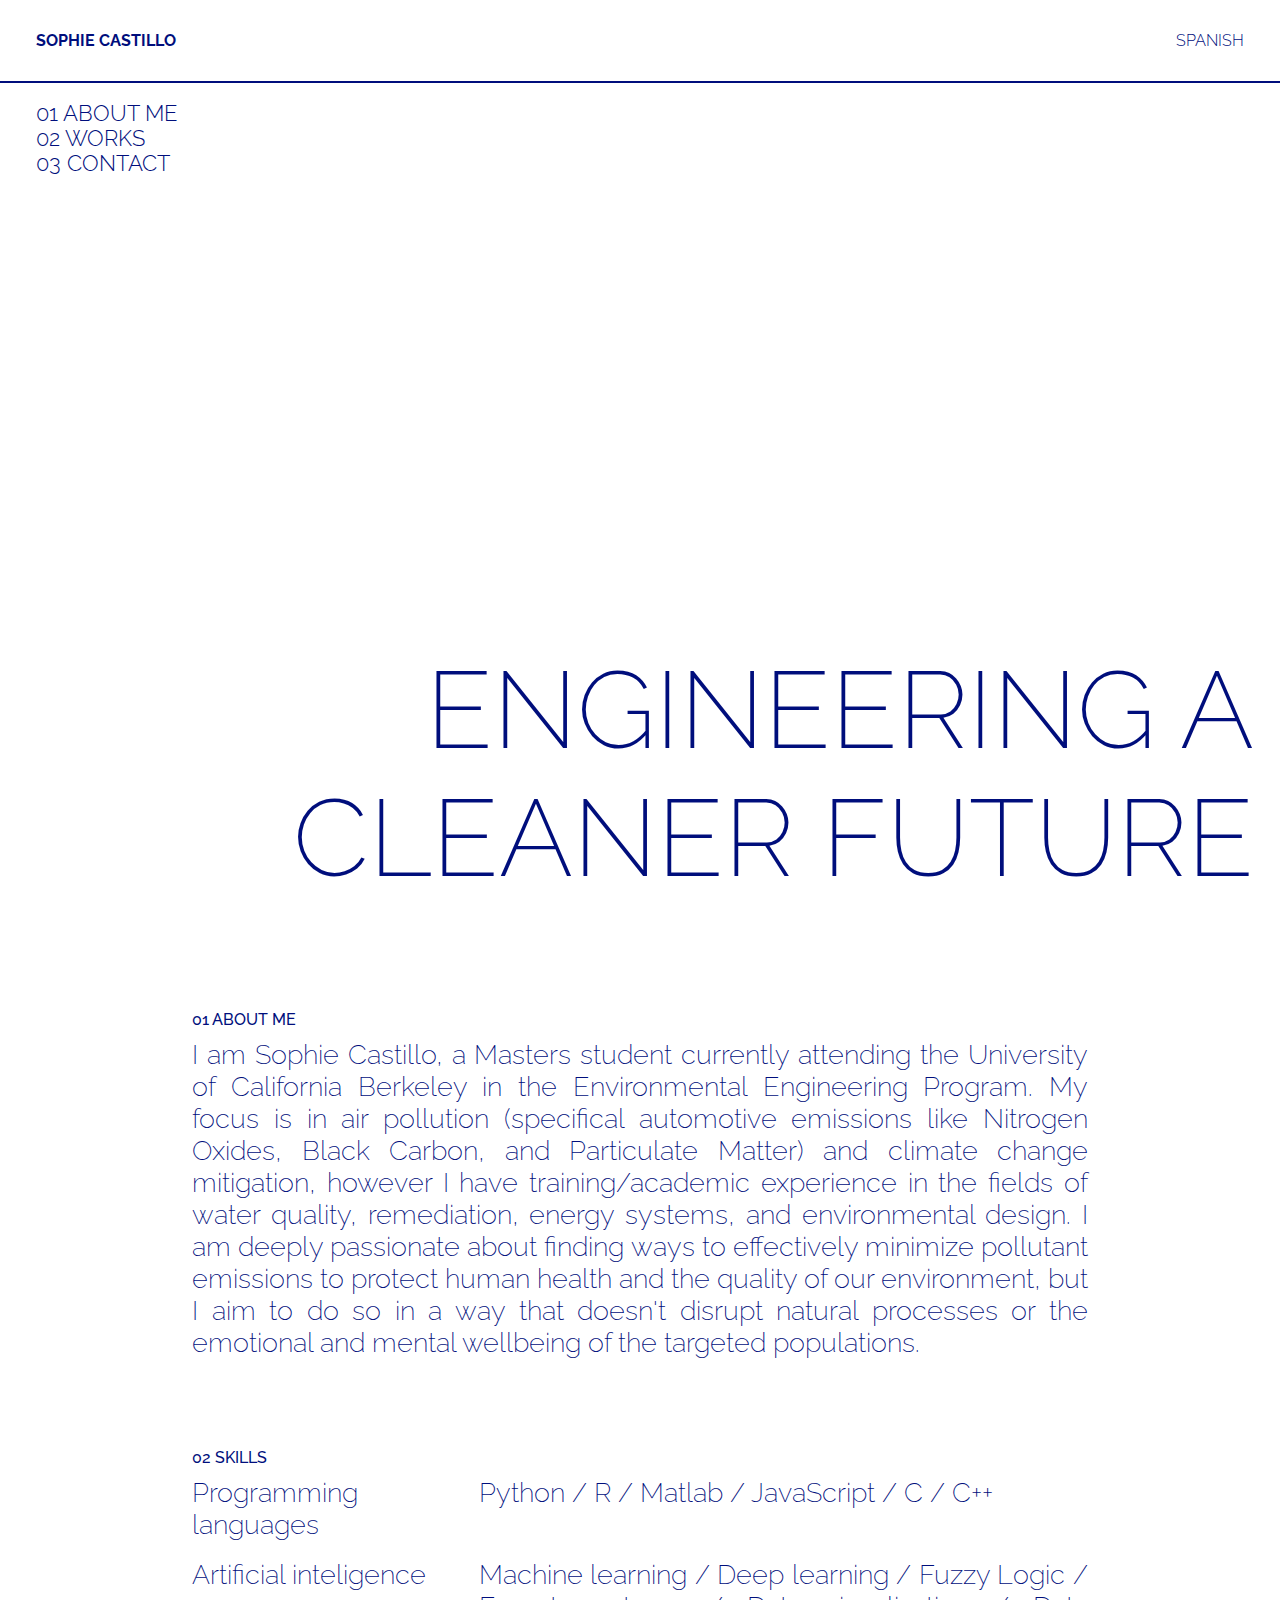
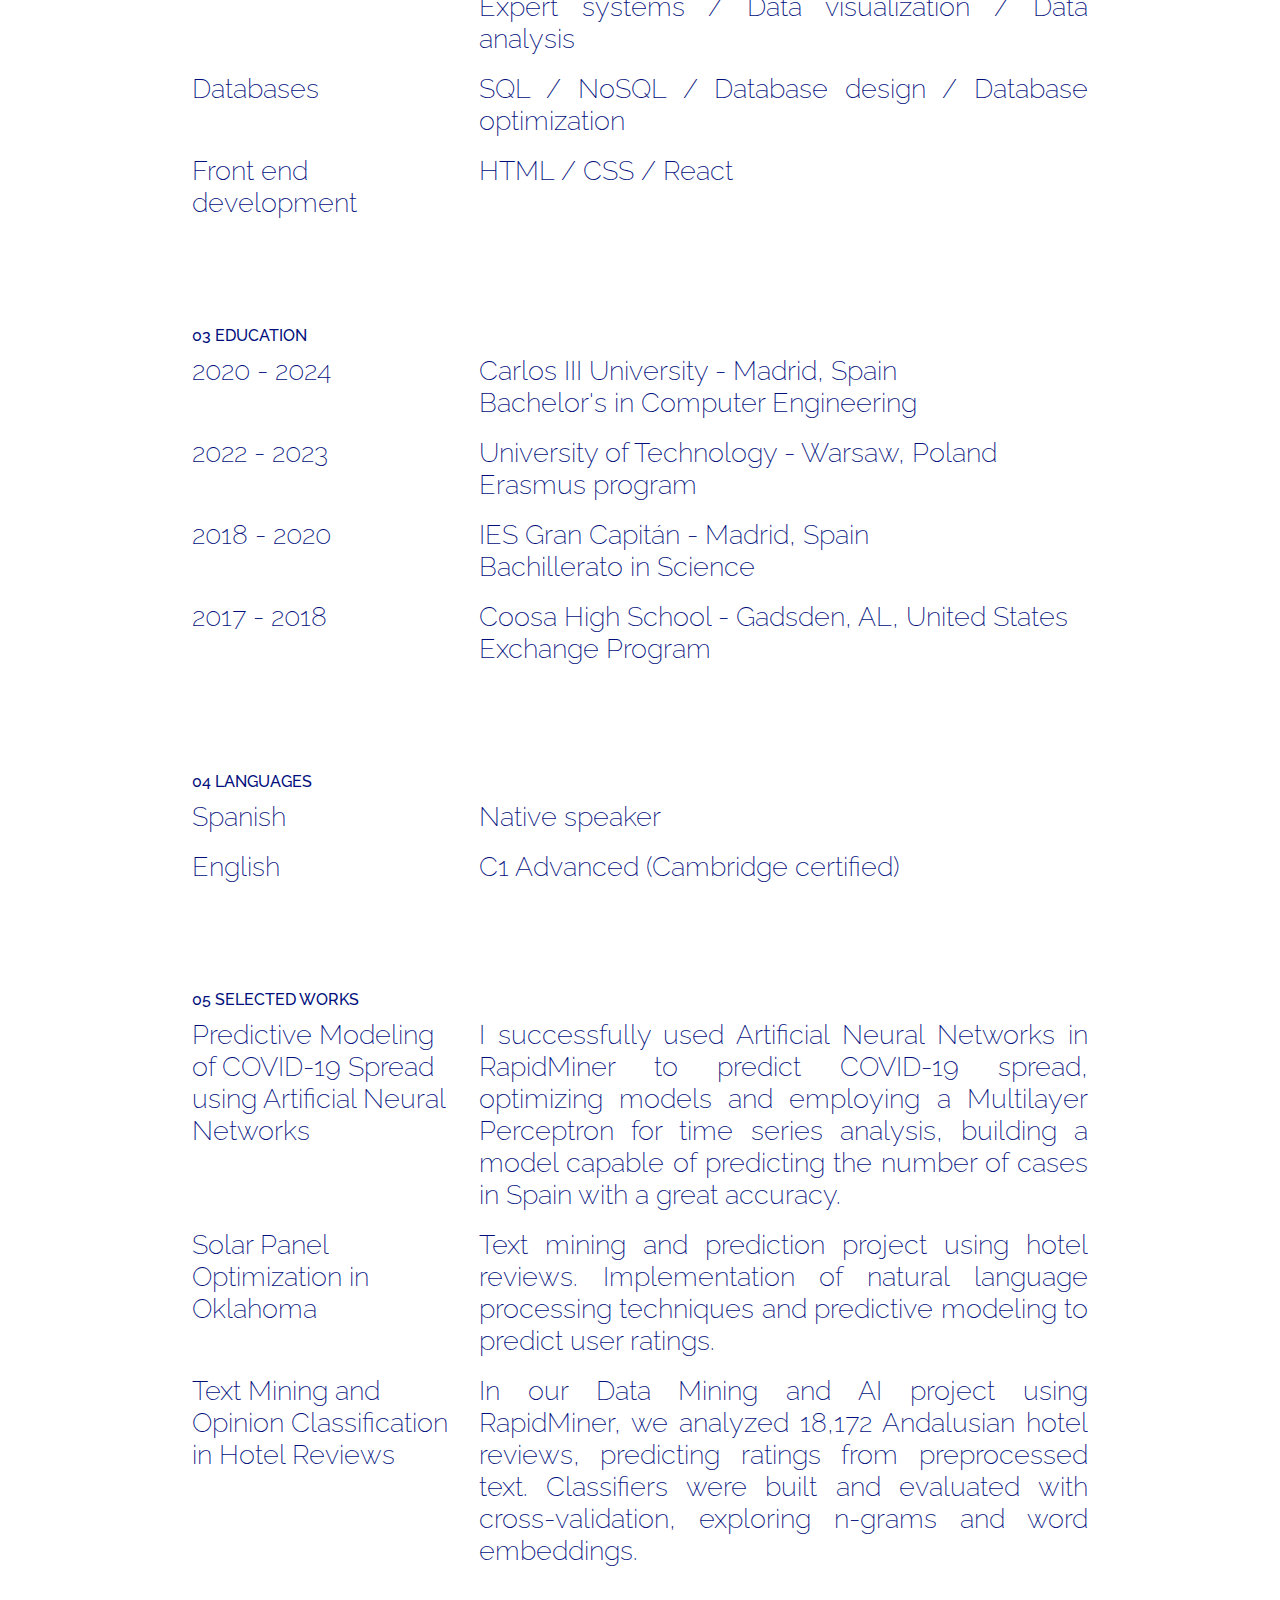
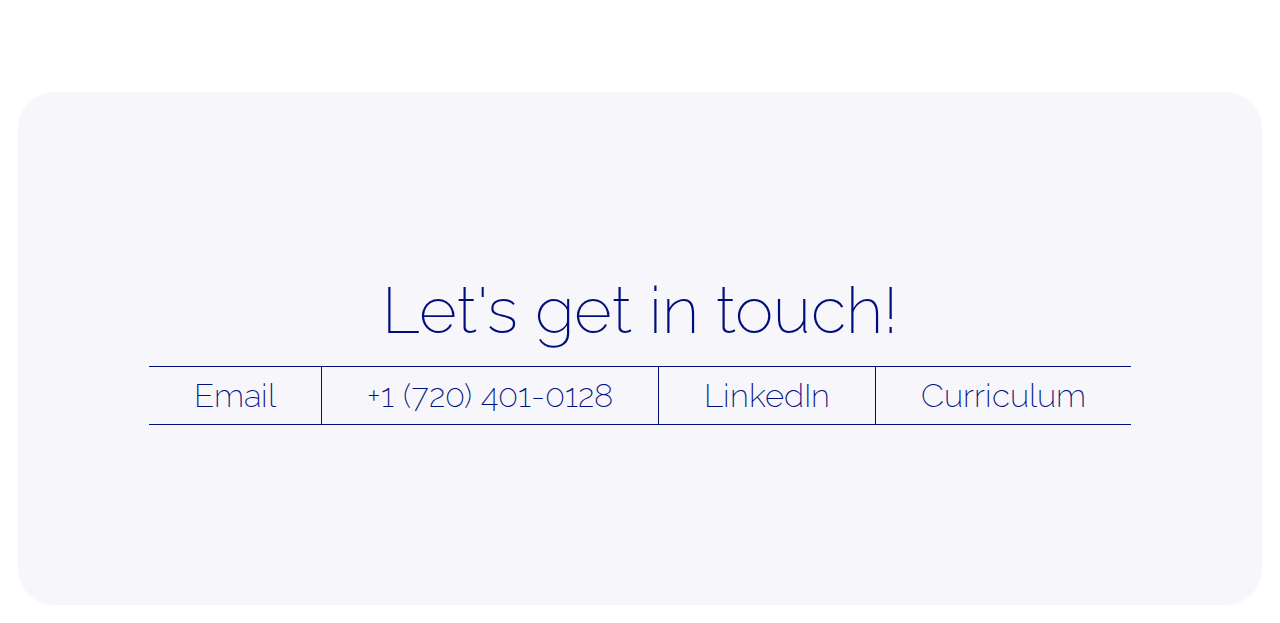
==== commit 689beac2: "juaau" ====
--- a/index.html
+++ b/index.html
@@ -7,84 +7,120 @@
     <link rel="preconnect" href="https://fonts.googleapis.com">
     <link rel="preconnect" href="https://fonts.gstatic.com" crossorigin>
     <link href="https://fonts.googleapis.com/css2?family=DM+Sans:ital,opsz,wght@0,9..40,100;0,9..40,200;0,9..40,300;0,9..40,400;0,9..40,500;0,9..40,600;0,9..40,700;0,9..40,800;0,9..40,900;0,9..40,1000;1,9..40,100;1,9..40,200;1,9..40,300;1,9..40,400;1,9..40,500;1,9..40,600;1,9..40,700;1,9..40,800;1,9..40,900;1,9..40,1000&family=Lora:ital,wght@0,400;0,500;0,600;0,700;1,400;1,500;1,600;1,700&display=swap" rel="stylesheet">
-    <link rel="icon" type="image/gif" href="favicon.gif">
+    <link href="https://fonts.googleapis.com/css2?family=Raleway:ital,wght@0,100;0,200;0,300;0,400;0,500;0,600;0,700;0,800;0,900;1,100;1,200;1,300;1,400;1,500;1,600;1,700;1,800;1,900&display=swap" rel="stylesheet">
+    <link rel="icon" type="image/png" href="favicon1.gif">
     <title>Sophie Castillo</title>
     <link rel="stylesheet" href="style.css">
 </head>
 <body>
+    <div id="english">
+        <header>
+            <h2>SOPHIE CASTILLO</h2>
+            <nav>
+                <a href="#footer">SPANISH</a>
+            </nav>
+        </header>
 
-    <header>
-        <p>SOPHIE CASTILLO</p>
-        <div id="links">
-            <a href="#about-me">ABOUT ME</a>
-            <a href="#works">WORKS</a>
-            <a href="#footer">CONTACT</a>
-        </div>
-    </header>
+        <section id="main">
+            <div>
+                <a href="#about-me">01 ABOUT ME</a>
+                <a href="#works">02 WORKS</a>
+                <a href="#footer">03 CONTACT</a>
+            </div>
+            <h1>ENGINEERING A<br>CLEANER FUTURE</h1>
+        </section>
 
-    <section id="main">
-        <div id="background-main">
-            <a id="name">SOPHIE CASTILLO</a>
-            <p>Engineering a<br>cleaner future</p>
-            <a id="scroll" href='#about-me'>↓ Scroll down to see more ↓</a>
-        </div>
-    </section>
+        <section id="about-me">
+            <article> 
+                <h3>01 ABOUT ME</h3>
+                <p>I am Sophie Castillo, a Masters student currently attending the University of California Berkeley in the Environmental 
+                    Engineering Program. My focus is in air pollution (specifical automotive emissions like Nitrogen Oxides, Black Carbon, 
+                    and Particulate Matter) and climate change mitigation, however I have training/academic experience in the fields of water 
+                    quality, remediation, energy systems, and environmental design. I am deeply passionate about finding ways to effectively 
+                    minimize pollutant emissions to protect human health and the quality of our environment, but I aim to do so in a way that 
+                    doesn't disrupt  natural processes or the emotional and mental wellbeing of the targeted populations. </p>
+            </article>
+            <article>
+                <h3>02 SKILLS</h3>
+                <div>
+                    <h4>Programming languages</h4>
+                    <p>Python / R / Matlab / JavaScript / C / C++</p>
+                </div>
+                <div>
+                    <h4>Artificial inteligence</h4>
+                    <p>Machine learning / Deep learning / Fuzzy Logic / Expert systems / Data visualization / Data analysis</p>
+                </div>
+                <div>
+                    <h4>Databases</h4>
+                    <p>SQL / NoSQL / Database design / Database optimization</p>
+                </div>
+                <div>
+                    <h4>Front end development</h4>
+                    <p>HTML / CSS / React</p>
+                </div>
+            </article>
+            <article>
+                <h3 class="section-title">03 EDUCATION</h3>
+                <div>
+                    <h4>2020 - 2024</h4>
+                    <p>Carlos III University - Madrid, Spain<br>Bachelor's in Computer Engineering</p>
+                </div>
+                <div>
+                    <h4>2022 - 2023</h4>
+                    <p>University of Technology - Warsaw, Poland<br>Erasmus program</p>
+                </div>
+                <div>
+                    <h4>2018 - 2020</h4>
+                    <p>IES Gran Capitán - Madrid, Spain<br>Bachillerato in Science</p>
+                </div>
+                <div>
+                    <h4>2017 - 2018</h4>
+                    <p>Coosa High School - Gadsden, AL, United States<br>Exchange Program</p>
+                </div>
+            </article>
+            <article>
+                <h3 class="section-title">04 LANGUAGES</h3>
+                <div>
+                    <h4>Spanish</h4>
+                    <p>Native speaker</p>
+                </div>
+                <div>
+                    <h4>English</h4>
+                    <p>C1 Advanced (Cambridge certified)</p>
+                </div>
+            </article>
+            <article>
+                <h3>05 SELECTED WORKS</h3>
+                <div id="work">
+                    <h4>Predictive Modeling of COVID-19 Spread using Artificial Neural Networks</h4>
+                    <p>I successfully used Artificial Neural Networks in RapidMiner to predict COVID-19 spread, optimizing models and employing a Multilayer Perceptron for time series analysis, building a model capable of predicting the number of cases in Spain with a great accuracy.</p>
+                </div>
+                <div id="work">
+                    <h4>Solar Panel Optimization in Oklahoma</h4>
+                    <p>Text mining and prediction project using hotel reviews. Implementation of natural language processing techniques and predictive modeling to predict user ratings.</p>
+                </div>                
+                <div id="work">
+                    <h4>Text Mining and Opinion Classification in Hotel Reviews</h4>
+                    <p>In our Data Mining and AI project using RapidMiner, we analyzed 18,172 Andalusian hotel reviews, predicting ratings from preprocessed text. Classifiers were built and evaluated with cross-validation, exploring n-grams and word embeddings.</p>
+                </div>
+            </article>
+        </section>
 
-    <section id="about-me">
-        <a>ABOUT ME</a>
-        <p>
-            Text text text text text text text text text text text text text text text text text text text text text text text text text text 
-            text text text text text text text text text text text text text text text  text text text text text text text text text text text 
-            text text text text text text text text text text text text text text text text text text text text text text text text text text
-        </p>
-    </section>
+        <footer id="footer">
+            <p>Let's get in touch!</p>
+            <div>
+                <a href="mailto:sophie_castillo@berkeley.edu " class="email">Email</a>
+                <a href="tel:+17204010128" class="number">+1 (720) 401-0128</a>
+                <a href="https://www.linkedin.com/in/sophie-castillo/" class="linkedin">LinkedIn</a>
+                <a href="CV.pdf"class="curriculum">Curriculum</a>
+            </div>
+        </footer>
+    </div>
 
-    <section id="works">
-        <a>SELECTED WORKS</a>
-        <div class="work-container">
-            <div class="work">
-                <img src="covid-e.png" alt="imagen">
-                <div class="work-text-container">
-                    <p id="work-title">Predictive Modeling of COVID-19 Spread using Artificial Neural Networks</p>
-                    <p id="work-text">
-                        I successfully used Artificial Neural Networks in RapidMiner to predict COVID-19 spread, 
-                        optimizing models and employing a Multilayer Perceptron for time series analysis, building 
-                        a model capable of predicting the number of cases in Spain with a great accuracy.
-                    </p>
-                </div>
-            </div>
-            <div class="work">
-                <img src="recomendacion-e.png" alt="imagen">
-                <div class="work-text-container">
-                    <p id="work-title">Optimizing Car Recommendations for Market Segments</p>
-                    <p id="work-text">
-                        My group used MATLAB's Fuzzy Logic Toolbox to create an expert system for car selection based on market preferences. We 
-                        defined fuzzy sets for input variables and recommendation levels, utilizing real-world car data from coches.rastreator.com.
-                    </p>
-                </div>
-            </div>
-            <div class="work">
-                <img src="reviews-e.png" alt="imagen">
-                <div class="work-text-container">
-                    <p id="work-title">Text Mining and Opinion Classification in Hotel Reviews</p>
-                    <p id="work-text">
-                        In our Data Mining and AI project using RapidMiner, we analyzed 18,172 Andalusian hotel reviews, predicting ratings from 
-                        preprocessed text. Classifiers were built and evaluated with cross-validation, exploring n-grams and word embeddings.
-                    </p>
-                </div>
-            </div>
-        </div>
-    </section>   
-    
-    <footer id="footer">
-        <p>Let's get in touch!</p>
-        <div>
-            <a href="mailto:sophie_castillo@berkeley.edu " class="email">Email</a>
-            <a href="tel:+17204010128" class="number">+1 (720) 401-0128</a>
-            <a href="https://www.linkedin.com/in/sophie-castillo/" class="linkedin">LinkedIn</a>
-            <a href="https://drive.google.com/file/d/1xfi9ztLR8WjozakdGFrvVo7dUfpdgKis/view?usp=sharing"class="curriculum">Curriculum</a>
-        </div>
-    </footer>
-
+    <script>
+        function changeToSpanish() {
+            window.location.href = "index_es.html";
+        }
+    </script>
 </body>
 </html>--- a/style.css
+++ b/style.css
@@ -3,97 +3,89 @@
 
 html {
     scroll-behavior: smooth;
-    --color1: #000;
+    --color1: #000e7c;
     --color2: #fff;
-    font-family: 'DM Sans', sans-serif;
+    --color3: #f6f6fb;
+    font-family: 'Raleway', sans-serif;
+    /*font-family: 'DM Sans', sans-serif;*/
     background-color: var(--color2);
 }
 
-body, p, a, h1, h2, h3, h4, h5, h6, ul, li {
+* {
     margin: 0;
-    text-decoration: none;
-}
+    padding: 0;
+    text-decoration: none;  
+    font-size: 10pt;
+    font-weight: 300;
+}
+
+section {
+    display: flex;
+    flex-direction: column;
+    margin: 2vh 0vh 2vh 0vh;
+}
+
 
 /*--------------------------------------------------------------------------------------------------------------------------------------------*/
 /* Header */
 
-@media only screen and (min-width: 600px) {
-    header {
-        height: 5vh;
+header {
+    height: 5vh;
+    display: flex;
+    align-items: center;
+    margin-top: 2vh;
+    margin-left: 4vh;
+    margin-right: 4vh;
+}
+
+header h2 {
+    font-size: calc(0.75vw + 0.75vh);
+    color: var(--color1);
+    font-weight: 700;
+    width: 60vw;
+}
+
+nav {
+    display: flex;
+    justify-content: space-between;
+    align-items: center;
+    width: 40vw;
+}
+
+nav a {
+    font-size: calc(0.75vw + 0.75vh);
+    color: var(--color1);
+    margin-left: auto;
+}
+
+nav a:hover {
+    font-style: italic;
+}
+
+#name {
+    display: none;
+}
+
+@media only screen and (max-width: 600px) {
+    header h2 {
+        font-size: calc(1.25vw + 1.25vh);
+    }   
+
+    nav {
+        width: 100vw;
+    }
+
+    nav a {
+        font-size: calc(1.25vw + 1.25vh);
+    }
+
+    #name {
         display: flex;
         align-items: center;
-        margin-top: 2vh;
-        margin-left: 4vh;
-        margin-right: 4vh;
-    }
-
-    header p {
-        font-size: calc(0.75vw + 0.75vh);
-        color: var(--color1);
-        font-weight: 700;
-        width: 60vw;
-    }
-
-    #links {
-        display: flex;
-        justify-content: space-between;
-        align-items: center;
-        width: 40vw;
-    }
-
-    header a {
-        font-size: calc(0.75vw + 0.75vh);
-        color: var(--color1);
-    }
-
-    header a:hover {
-        font-style: italic;
-    }
-
-    #name {
-        display: none;
-    }
-}
-
-@media only screen and (max-width: 600px) {
-    header {
-        display: flex;
-        flex-direction: column;
-        align-items: center;
-        justify-items: center;
-        margin-top: 2vh;
-        margin-left: 4vh;
-        margin-right: 4vh;
-    }
-
-    header p {
-        display: none;
-        font-size: calc(1vw + 1vh);
-        color: var(--color1);
-        font-weight: 700;
         text-align: center;
-    }
-
-    #links {
-        display: flex;
-        justify-content: space-evenly;
-        align-items: center;
-        width: 100vw;
-    }
-
-    header a {
-        font-size: calc(1.5vw + 1.5vh);
-        color: var(--color1);
-    }
-
-    header a:hover {
-        font-style: italic;
-    }
-
-    #name {
         color: var(--color2);
         font-size: calc(1.3vw + 1.3vh);
-        font-weight: 300;    
+        font-weight: 300;
     }
 }
 
@@ -101,426 +93,229 @@
 /* Main */
 
 #main {
-    margin: 2vh;
-    background: url('background13.jpg') center/350% no-repeat;
-    /*background-color: red;*/
-    border-radius: 4vh;
-    height: 89vh;
+    background: url('background9.jpg') center/175% no-repeat;
+    /*border-radius: 4vh;*/
+    height: 91vh;
+    border-top: var(--color1) 2px solid;
+}
+
+h1 {
+    margin-top: auto;
+    text-align: right;
+    font-size: calc(5vw + 5vh);
+    color: var(--color1);
+    font-weight: 200;
+    padding-right: 2vw;
+}
+
+#main div {
+    display: flex;
+    flex-direction: column;
+    padding: 2vh 0vw 2vh 0vw;
+    margin-left: 4vh;
+}
+
+#main a {
+    font-size: calc(1vw + 1vh);
+    color: var(--color1);
+}
+
+#main a:hover {
+    font-style: italic;
+}
+
+@media only screen and (min-width: 700px) and (max-width: 1000px) {
+    #main div a {
+        font-size: calc(0.75vw + 0.75vh);
+    }
+
+    .flag {
+        width: 2.5vh;
+    }
+}
+
+@media only screen and (max-width: 700px) {
+    h1 {
+        font-size: calc(4vw + 4vh);
+        padding-bottom: 10vw;
+        margin-left: 10vw;
+    }
+
+    #main a {
+        font-size: calc(1.25vw + 1.25vh);
+    }
+
+    #main {
+        background: url('background9.jpg') center/300% no-repeat;
+    }
+
+    .flag {
+        width: 2.5vh;
+    }
+}
+/*--------------------------------------------------------------------------------------------------------------------------------------------*/
+/* About */
+
+#about-me {
+    justify-content: center;
+    align-items: center;
+    padding-top: 10vh;
+}
+
+article {
     display: flex;
     flex-direction: column;
     justify-content: center;
-    align-items: center;
-}
-
-#background-main {
-    height: 100%;   
-    width: 100%;
-    display: flex;
+    margin-bottom: 10vh;
+    width: 70vw;
+}
+
+h3 {
+    font-size: calc(0.75vw + 0.75vh);
+    color: var(--color1);
+    font-weight: 500;
+    padding-bottom: 1vh;
+}
+
+article div {
+    display: flex;
+    padding-bottom: 2vh;
+}
+
+h4 {
+    font-size: calc(1.25vw + 1.25vh);
+    color: var(--color1);
+    font-weight: 200;
+    text-align: left;
+    width: 30%;
+    padding-right: 2vw;
+}
+
+article p, article div p {
+    font-size: calc(1.25vw + 1.25vh);
+    color: var(--color1);
+    font-weight: 200;
+    text-align: justify;   
+}
+
+article div p {
+    width: 70%;
+}
+
+@media only screen and (max-width: 900px) {
+    article {
+        width: 90vw;
+    }
+
+    div {
+        flex-direction: column;
+    }
+
+    h4 {
+        font-size: 1.1em;
+        width: 100%;
+        padding-right: 0vw;
+        font-style: italic;
+
+    }
+    
+    article div p {
+        width: 100%;    
+    }
+}
+
+/*--------------------------------------------------------------------------------------------------------------------------------------------*/
+/* Footer */
+
+footer {
+    background-color: var(--color3);
+    display: flex;
+    justify-items: center;
+    align-items: center;
     flex-direction: column;
-    justify-content: center;
-    align-items: center;
-    background-color: #293e4a37;
-    border-radius: 4vh;
-}
-
-#main p {  
-    text-align: center;
-    font-size: calc(4vw + 4vh);
-    color: var(--color2);
-    font-weight: 300;  
-}
-
-#scroll {
-    font-size: calc(1vw + 1vh);
-    color: var(--color2);
-    font-weight: 300;
-}
-
-/*--------------------------------------------------------------------------------------------------------------------------------------------*/
-/* About me */
-
-#about-me {
-    margin: 2vh;
-    display: flex;
-    flex-direction: column;
-    justify-content: center;
-    align-items: center;
-    height: 100vh;
-}
-
-@media only screen and (min-width: 700px) {
-    #about-me a {
-        font-size: calc(0.75vw + 0.75vh);
-        color: var(--color1);
-        padding-bottom: 1vh;
-    }
-}
-
-@media only screen and (max-width: 700px) {
-    #about-me a {
-        font-size: calc(1.5vw + 1.5vh);
-        color: var(--color1);
-        padding-bottom: 1vh;
-    }
-}
-
-#about-me p {
-    text-align: center;
-    font-size: calc(1.5vw + 1.5vh);
-    color: var(--color1);
-    width: 70vw;
-    font-weight: 300;
-    text-align: center;
-}
-
-/*--------------------------------------------------------------------------------------------------------------------------------------------*/
-/* Works */
-
-#works {
-    margin: 2vh;
-    display: flex;
-    flex-direction: column;
-    align-items: center;
-}
-
-@media only screen and (min-width: 700px) {
-    #works a {
-        font-size: calc(0.75vw + 0.75vh);
-        color: var(--color1);
-        padding-bottom: 2vh;
-    }
-
-    .work-container {
-        display: flex;
-        justify-content: center;
-        align-items: center;
-    }
-
-    .work {
-        display: flex;
-        flex-direction: column;
-        justify-content: center;
-        align-items: center;
-        width: 30vw;
-        border-radius: 4vh;
-        padding-left: 2vh;
-        padding-right: 2vh;
-    }
-
-    .work img {
-        width: 30vw;
-        height: 20vw;
-        object-fit: cover;
-        border-radius: 4vh;
-    }
-
-    .work-text-container {
-        padding-top: 1vh;
-    }
-    
-    #work-title {
-        font-size: calc(1vw + 1vh);
-        color: var(--color1);
-        font-weight: 400;
-        text-align: center;
-    }
-    
-    #work-text {
-        font-size: calc(0.75vw + 0.75vh);
-        color: var(--color1);
-        font-weight: 400;
-        text-align: justify;
-    }
-}
-
-@media only screen and (max-width: 700px) {
-    #works a {
-        font-size: calc(1.5vw + 1.5vh);
-        color: var(--color1);
-        padding-bottom: 0vh;
-    }
-
-    .work-container {
-        display: flex;
-        flex-direction: column;
-        justify-content: center;
-        align-items: center;
-    }
-
-    .work {
-        display: flex;
-        flex-direction: column;
-        justify-content: center;
-        align-items: center;
-        width: 80vw;
-        border-radius: 4vh;
-        padding-left: 2vh;
-        padding-right: 2vh;
-        padding-top: 2vh;
-    }
-
-    .work img {
-        width: 80vw;
-        height: 60vw;
-        object-fit: cover;
-        border-radius: 4vh;
-    }
-
-    .work-text-container {
-        padding-top: 1vh;
-        padding-bottom: 3vh;
-    }
-    
-    #work-title {
-        font-size: calc(1.5vw + 1.5vh);
-        color: var(--color1);
-        font-weight: 400;
-        text-align: center;
-    }
-    
-    #work-text {
-        font-size: calc(1.2vw + 1.2vh);
-        color: var(--color1);
-        font-weight: 400;
-        text-align: justify;
-    }
-}
-
-/*--------------------------------------------------------------------------------------------------------------------------------------------*/
-/* Footer */
-
-@media only screen and (min-width: 1500px) {
-    footer {
-        background-color: #f7f7f7;
-        display: flex;
-        justify-items: center;
-        align-items: center;
-        flex-direction: column;
-        margin-top: 10vh;
-        margin-left: 2vh;
-        margin-right: 2vh;
-        margin-bottom: 2vh;
-        border-radius: 4vh;
-    }
-
-    footer div {
-        display: flex;
-        justify-content: center;
-        margin: 1vh;
-        margin-bottom: 20vh;
-        border-top: 1px solid var(--color1);
-        border-bottom: 1px solid var(--color1);
-    }
-
-    footer p {
-        font-size: calc(3vw + 3vh);
-        color: var(--color1);
-        padding-bottom: 1vh;
-        text-align: center;
-        font-weight: 200;
-        margin-top: 20vh;
-    }
-
-    footer a {
-        font-size: calc(2vw + 2vh);
-        color: var(--color1);
-        font-weight: 200;
-        padding-top: 1vh;
-        padding-bottom: 1vh;
-        padding-left: 5vh;
-        padding-right: 5vh;
-    }
-
-    footer a:hover {
-        font-style: none;
-        background-color: #f1f1f1;
-    }
-
-    .curriculum {
-        border-left: 1px solid var(--color1);
-    }
-
-    .email {
-        border-right: 1px solid var(--color1);
-    }
-
-    .number {
-        border-right: 1px solid var(--color1);
-    }
-}
-
-@media only screen and (min-width: 700px) and (max-width: 1500px) {
-    footer {
-        background-color: #f7f7f7;
-        display: flex;
-        justify-items: center;
-        align-items: center;
-        flex-direction: column;
-        margin-top: 10vh;
-        margin-left: 2vh;
-        margin-right: 2vh;
-        margin-bottom: 2vh;
-        border-radius: 4vh;
-    }
-
-    footer div {
-        display: flex;
-        justify-content: center;
-        flex-direction: column;
-        margin: 1vh;
-        margin-bottom: 10vh;
-        border-top: 1px solid var(--color1);
-        border-bottom: 1px solid var(--color1);
-    }
-
-    footer p {
-        font-size: calc(4vw + 4vh);
-        color: var(--color1);
-        padding-bottom: 1vh;
-        text-align: center;
-        font-weight: 200;
-        margin-top: 10vh;
-    }
-
-    footer a {
-        font-size: calc(3vw + 3vh);
-        color: var(--color1);
-        font-weight: 200;
-        padding-top: 1vh;
-        padding-bottom: 1vh;
-        padding-left: 5vh;
-        padding-right: 5vh;
-    }
-
-    footer a:hover {
-        font-style: none;
-        background-color: #f1f1f1;
-    }
-
-    .curriculum {
-        border-top: 1px solid var(--color1);
-    }
-
-    .linkedin {
-        border-top: 1px solid var(--color1);
-        
-    }
-
-    .number {
-        border-top: 1px solid var(--color1);
-    }
-}
-
-@media only screen and (max-width: 700px) {
-    footer {
-        background-color: #f7f7f7;
-        display: flex;
-        justify-items: center;
-        align-items: center;
-        flex-direction: column;
-        margin-top: 10vh;
-        margin-left: 2vh;
-        margin-right: 2vh;
-        margin-bottom: 2vh;
-        border-radius: 4vh;
-    }
-
-    footer div {
-        display: flex;
-        justify-content: center;
-        flex-direction: column;
-        margin: 1vh;
-        margin-bottom: 10vh;
-        border-top: 1px solid var(--color1);
-        border-bottom: 1px solid var(--color1);
-    }
-
-    footer p {
-        font-size: calc(3vw + 3vh);
-        color: var(--color1);
-        padding-bottom: 1vh;
-        text-align: center;
-        font-weight: 200;
-        margin-top: 10vh;
-    }
-
-    footer a {
-        font-size: calc(2vw + 2vh);
-        color: var(--color1);
-        font-weight: 200;
-        padding-top: 1vh;
-        padding-bottom: 1vh;
-        padding-left: 5vh;
-        padding-right: 5vh;
-    }
-
-    footer a:hover {
-        font-style: none;
-        background-color: #f1f1f1;
-    }
-
-    .curriculum {
-        border-top: 1px solid var(--color1);
-    }
-
-    .linkedin {
-        border-top: 1px solid var(--color1);
-        
-    }
-
-    .number {
-        border-top: 1px solid var(--color1);
-    }
-}
-
-/*
-footer {
-    background-color: #f5f5f5;
-    display: flex;
-    flex-direction: column;
-    margin-top: 10vh;
     margin-left: 2vh;
     margin-right: 2vh;
     margin-bottom: 2vh;
-    padding-top: 2vh;
-    padding-bottom: 2vh;
     border-radius: 4vh;
-    align-items: center;
 }
 
 footer div {
     display: flex;
-    flex-direction: column;
-    width: 95vw;
+    justify-content: center;
+    align-items: center;
+    margin: 1vh;
+    margin-bottom: 20vh;
+    border-top: 1px solid var(--color1);
+    border-bottom: 1px solid var(--color1);
 }
 
 footer p {
-    font-size: calc(0.75vw + 0.75vh);
+    font-size: calc(3vw + 3vh);
     color: var(--color1);
     padding-bottom: 1vh;
     text-align: center;
+    font-weight: 200;
+    margin-top: 20vh;
 }
 
 footer a {
-    font-size: calc(2vw + 2vh);
-    color: var(--color1);
-    font-weight: 200;
-    margin-left: 5vh;
-    margin-right: 5vh;
-    padding-top: 5vh;
-    padding-bottom: 5vh;
-    border-top: 1px solid var(--color1);
-    
+    font-size: calc(1.5vw + 1.5vh);
+    color: var(--color1);
+    font-weight: 200;
+    padding-top: 1vh;
+    padding-bottom: 1vh;
+    padding-left: 5vh;
+    padding-right: 5vh;
+}
+
+footer a:hover {
+    font-style: none;
+    background-color: var(--color2);
+}
+
+.curriculum {
+    border-left: 1px solid var(--color1);
 }
 
 .email {
-    border-top: none;
-}
-
-footer a:hover {
-    font-style: italic;
-}/*
-
-
-
-
+    border-right: 1px solid var(--color1);
+}
+
+.number {
+    border-right: 1px solid var(--color1);
+}
+
+@media only screen and (max-width: 950px) {
+    footer div {
+        flex-direction: column;
+    }
+  
+    .curriculum {
+        border-left: 0px solid var(--color1);
+        border-top: 1px solid var(--color1);
+        border-bottom: 1px solid var(--color1);
+        width: 100%;
+    }
+
+    .email {
+        border-right: 0px solid var(--color1);
+        border-top: 1px solid var(--color1);
+        width: 100%;
+    }
+
+    .number {
+        border-right: 0px solid var(--color1);
+        border-top: 1px solid var(--color1);
+        width: 100%;
+    }
+
+    .linkedin {
+        border-top: 1px solid var(--color1);
+        width: 100%;
+    }
+
+    footer div {
+        border-top: 0px solid var(--color1);
+        border-bottom: 0px solid var(--color1);
+    }
+}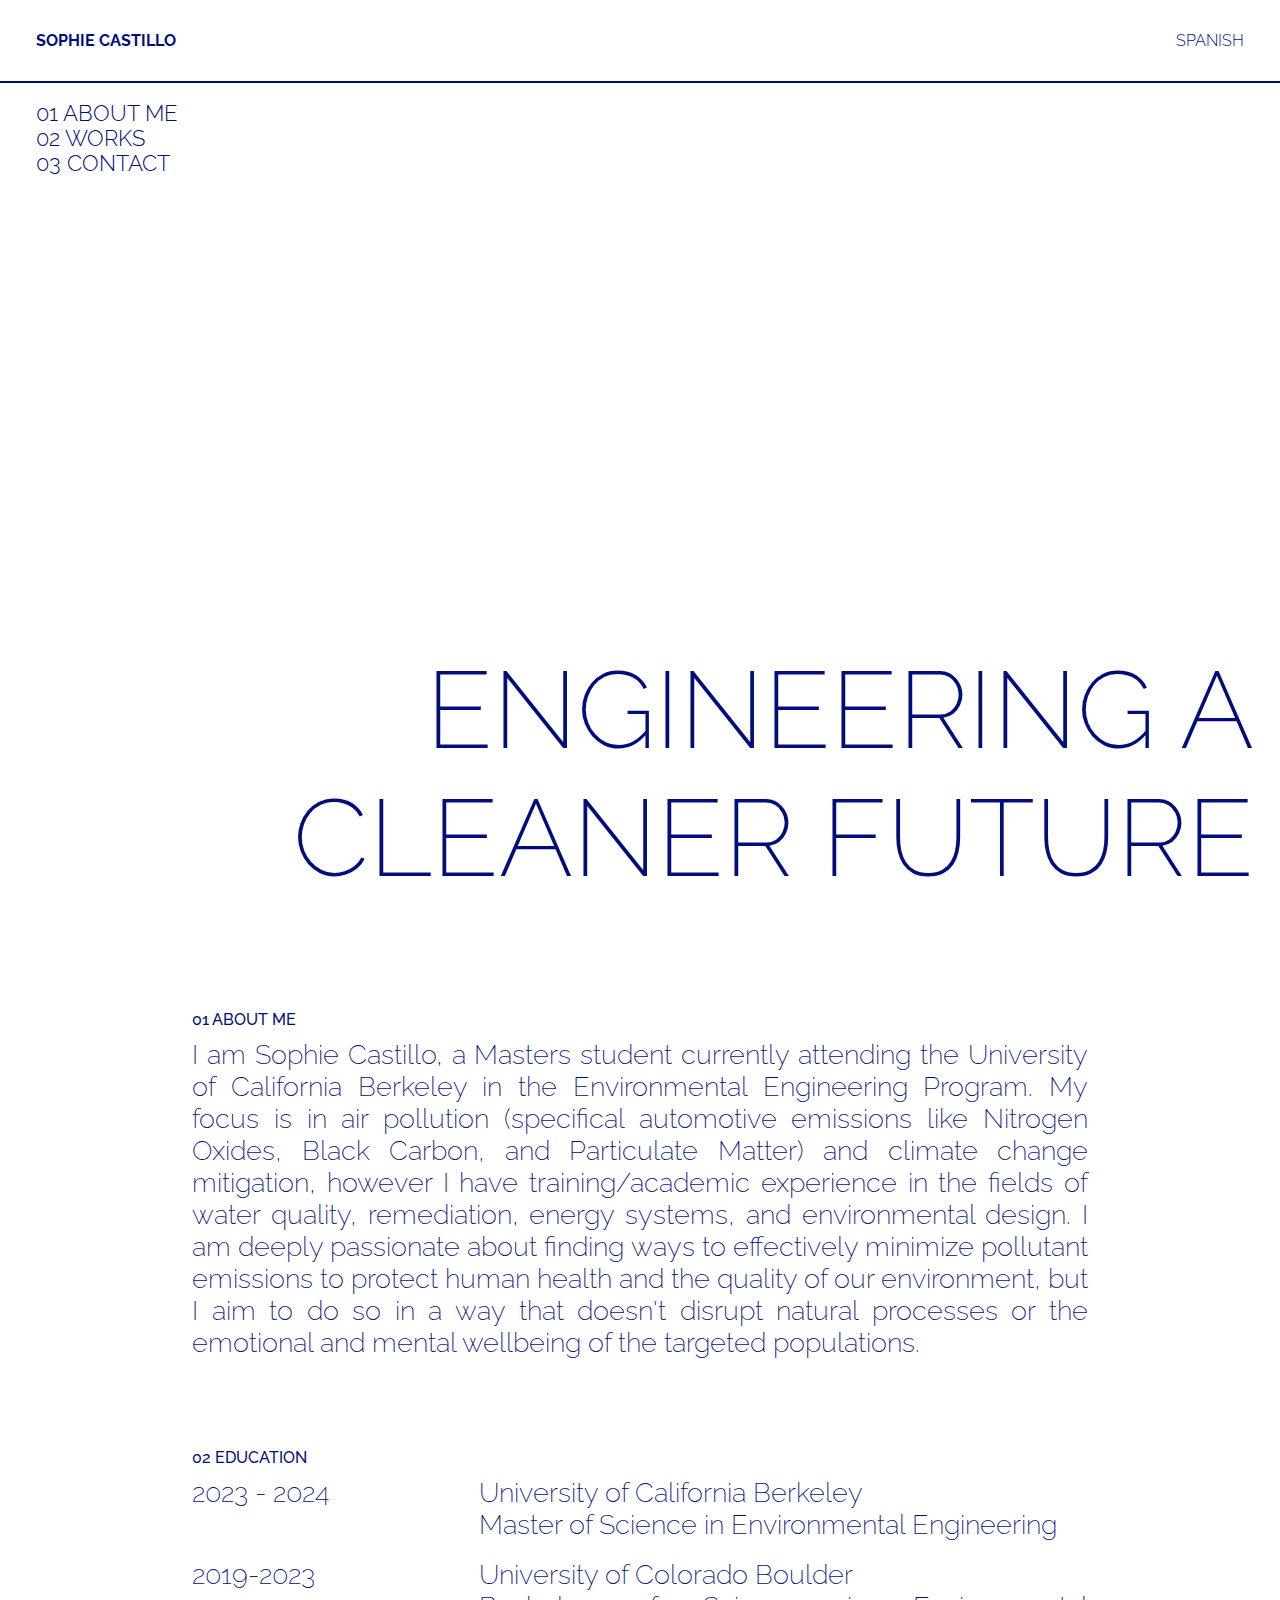
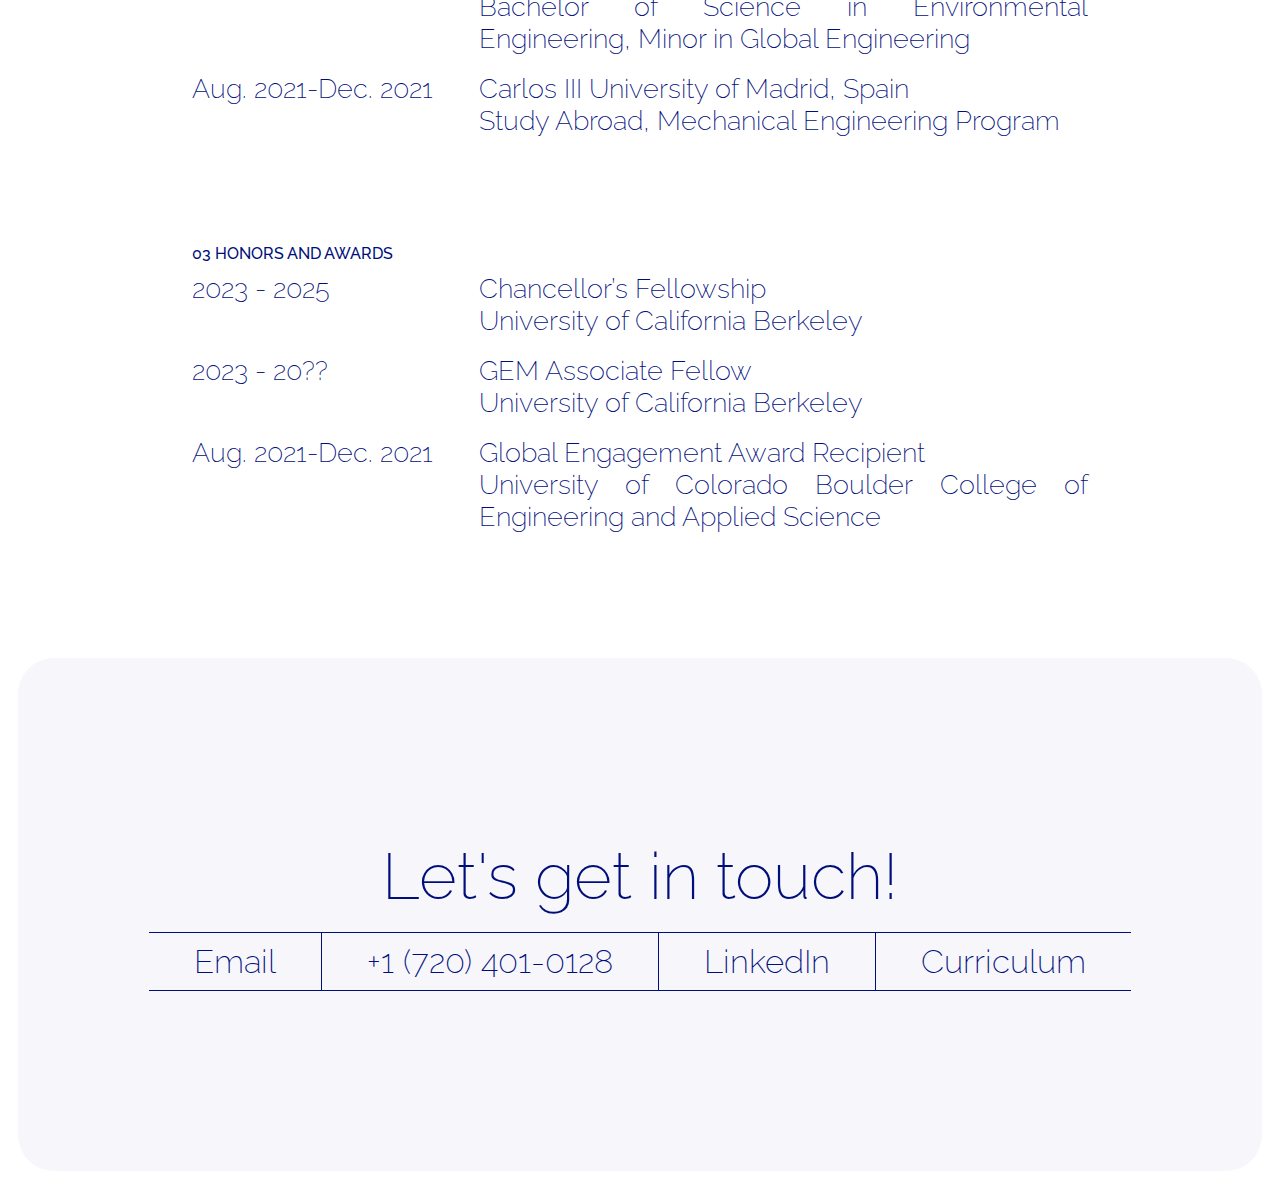
==== commit 98f4679d: "ajuwr" ====
--- a/index.html
+++ b/index.html
@@ -41,67 +41,33 @@
                     doesn't disrupt  natural processes or the emotional and mental wellbeing of the targeted populations. </p>
             </article>
             <article>
-                <h3>02 SKILLS</h3>
+                <h3 class="section-title">02 EDUCATION</h3>
                 <div>
-                    <h4>Programming languages</h4>
-                    <p>Python / R / Matlab / JavaScript / C / C++</p>
+                    <h4>2023 - 2024</h4>
+                    <p>University of California Berkeley<br>Master of Science in Environmental Engineering </p>
                 </div>
                 <div>
-                    <h4>Artificial inteligence</h4>
-                    <p>Machine learning / Deep learning / Fuzzy Logic / Expert systems / Data visualization / Data analysis</p>
+                    <h4>2019-2023</h4>
+                    <p>University of Colorado Boulder<br>Bachelor of Science in Environmental Engineering, Minor in Global Engineering</p>
                 </div>
                 <div>
-                    <h4>Databases</h4>
-                    <p>SQL / NoSQL / Database design / Database optimization</p>
-                </div>
-                <div>
-                    <h4>Front end development</h4>
-                    <p>HTML / CSS / React</p>
+                    <h4>Aug. 2021-Dec. 2021</h4>
+                    <p>Carlos III University of Madrid, Spain<br>Study Abroad, Mechanical Engineering Program</p>
                 </div>
             </article>
             <article>
-                <h3 class="section-title">03 EDUCATION</h3>
+                <h3 class="section-title">03 HONORS AND AWARDS</h3>
                 <div>
-                    <h4>2020 - 2024</h4>
-                    <p>Carlos III University - Madrid, Spain<br>Bachelor's in Computer Engineering</p>
+                    <h4>2023 - 2025</h4>
+                    <p>Chancellor’s Fellowship<br>University of California Berkeley</p>
                 </div>
                 <div>
-                    <h4>2022 - 2023</h4>
-                    <p>University of Technology - Warsaw, Poland<br>Erasmus program</p>
+                    <h4>2023 - 20??</h4>
+                    <p>GEM Associate Fellow<br>University of California Berkeley</p>
                 </div>
                 <div>
-                    <h4>2018 - 2020</h4>
-                    <p>IES Gran Capitán - Madrid, Spain<br>Bachillerato in Science</p>
-                </div>
-                <div>
-                    <h4>2017 - 2018</h4>
-                    <p>Coosa High School - Gadsden, AL, United States<br>Exchange Program</p>
-                </div>
-            </article>
-            <article>
-                <h3 class="section-title">04 LANGUAGES</h3>
-                <div>
-                    <h4>Spanish</h4>
-                    <p>Native speaker</p>
-                </div>
-                <div>
-                    <h4>English</h4>
-                    <p>C1 Advanced (Cambridge certified)</p>
-                </div>
-            </article>
-            <article>
-                <h3>05 SELECTED WORKS</h3>
-                <div id="work">
-                    <h4>Predictive Modeling of COVID-19 Spread using Artificial Neural Networks</h4>
-                    <p>I successfully used Artificial Neural Networks in RapidMiner to predict COVID-19 spread, optimizing models and employing a Multilayer Perceptron for time series analysis, building a model capable of predicting the number of cases in Spain with a great accuracy.</p>
-                </div>
-                <div id="work">
-                    <h4>Solar Panel Optimization in Oklahoma</h4>
-                    <p>Text mining and prediction project using hotel reviews. Implementation of natural language processing techniques and predictive modeling to predict user ratings.</p>
-                </div>                
-                <div id="work">
-                    <h4>Text Mining and Opinion Classification in Hotel Reviews</h4>
-                    <p>In our Data Mining and AI project using RapidMiner, we analyzed 18,172 Andalusian hotel reviews, predicting ratings from preprocessed text. Classifiers were built and evaluated with cross-validation, exploring n-grams and word embeddings.</p>
+                    <h4>Aug. 2021-Dec. 2021</h4>
+                    <p>Global Engagement Award Recipient<br>University of Colorado Boulder College of Engineering and Applied Science</p>
                 </div>
             </article>
         </section>
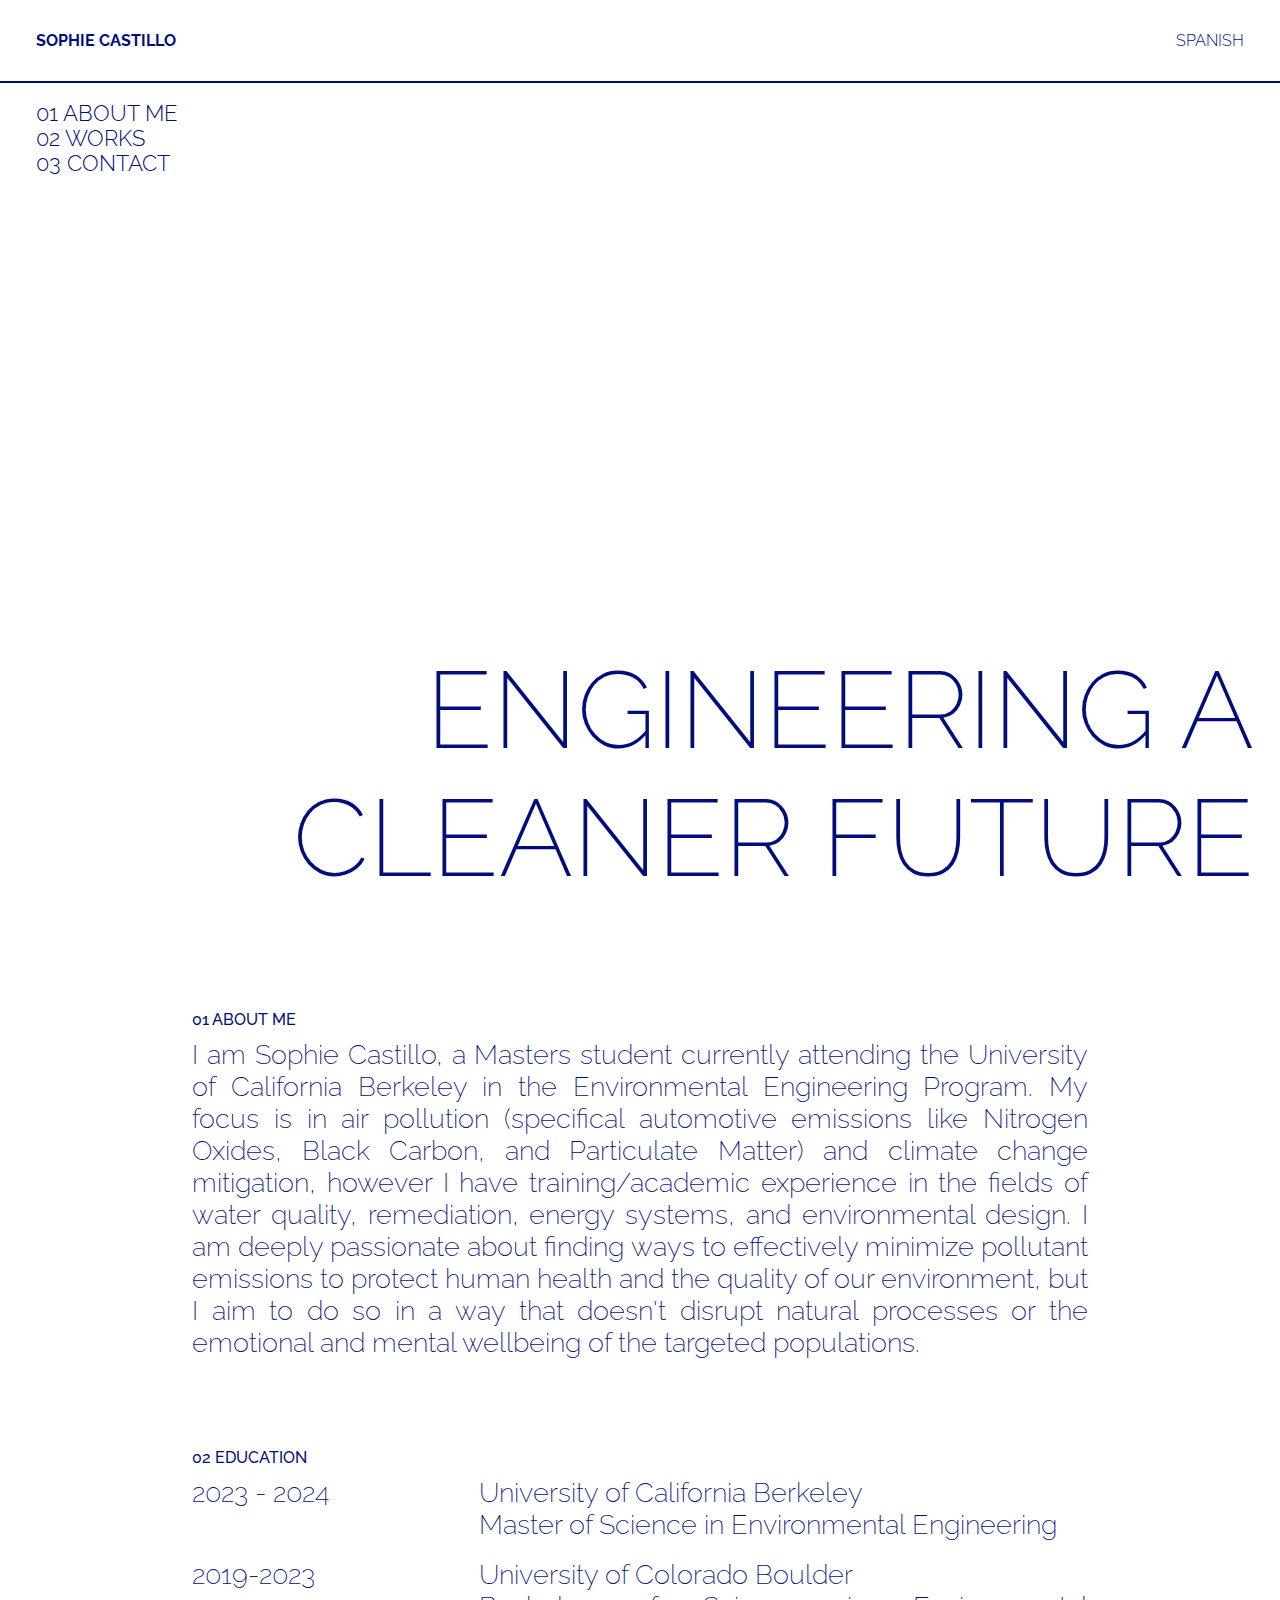
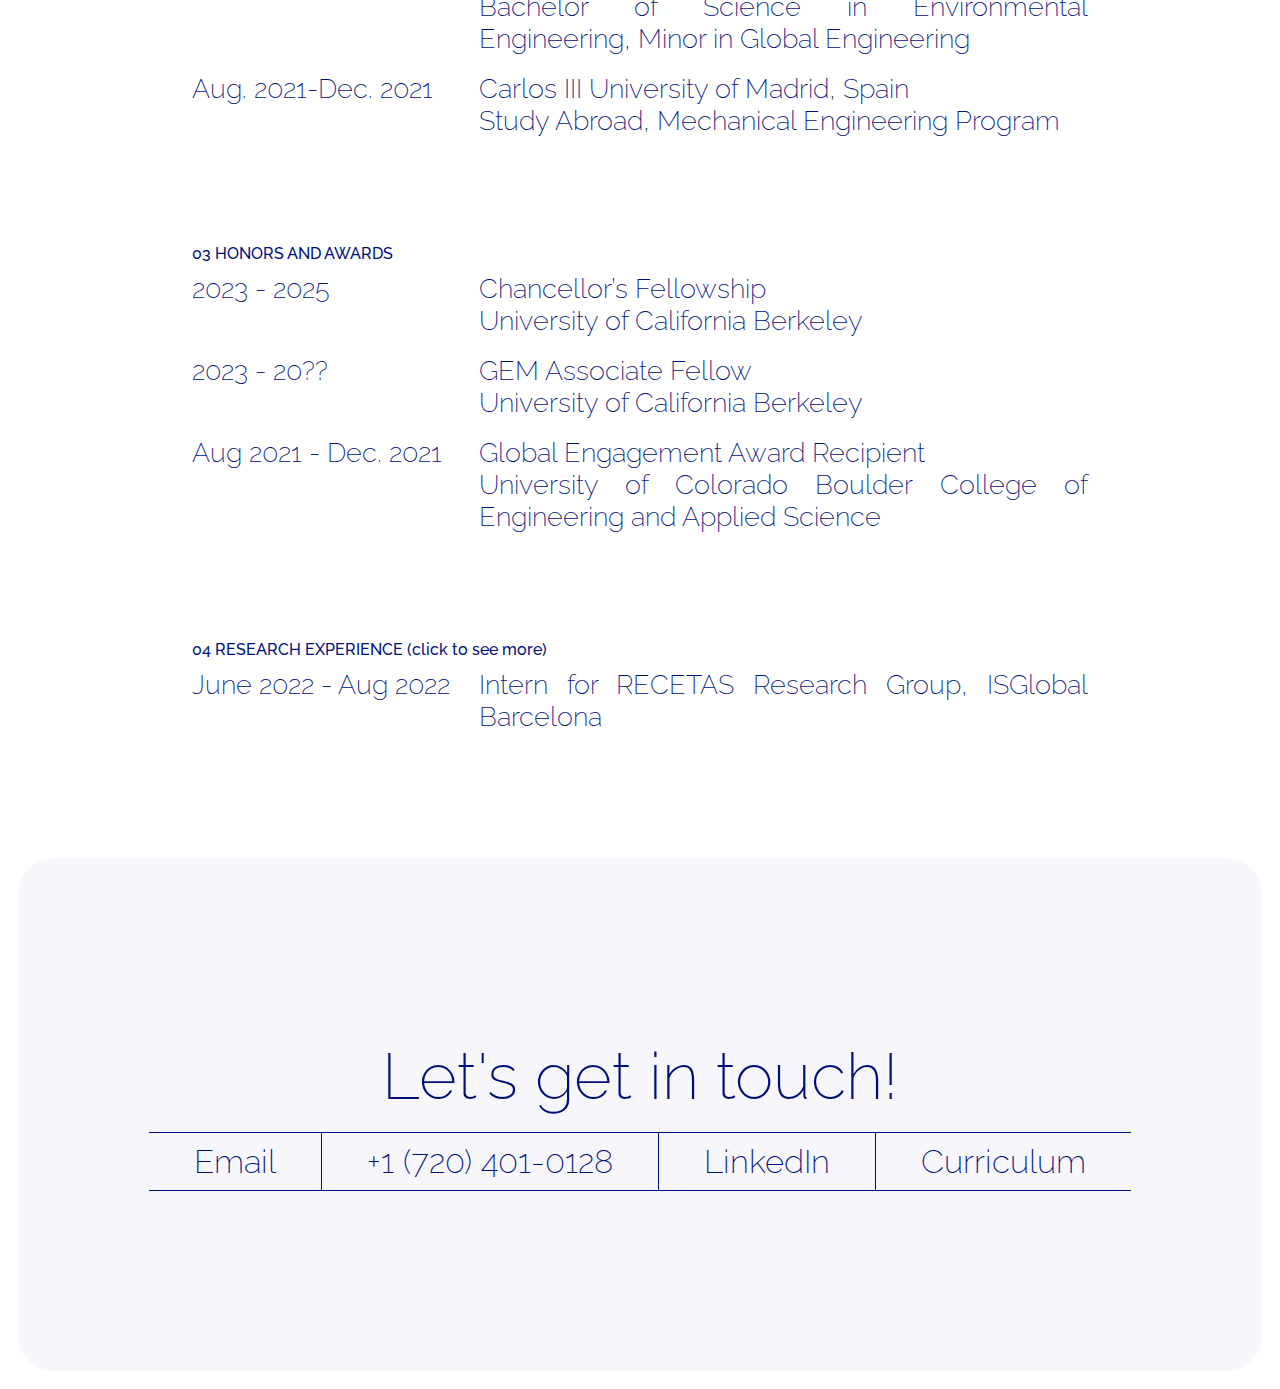
==== commit eaf9960f: "ndanwe" ====
--- a/index.html
+++ b/index.html
@@ -13,79 +13,84 @@
     <link rel="stylesheet" href="style.css">
 </head>
 <body>
-    <div id="english">
-        <header>
-            <h2>SOPHIE CASTILLO</h2>
-            <nav>
-                <a href="#footer">SPANISH</a>
-            </nav>
-        </header>
+    <header>
+        <h2>SOPHIE CASTILLO</h2>
+        <nav>
+            <a href="#footer">SPANISH</a>
+        </nav>
+    </header>
 
-        <section id="main">
+    <section id="main">
+        <div>
+            <a href="#about-me">01 ABOUT ME</a>
+            <a href="#works">02 WORKS</a>
+            <a href="#footer">03 CONTACT</a>
+        </div>
+        <h1>ENGINEERING A<br>CLEANER FUTURE</h1>
+    </section>
+
+    <section id="about-me">
+        <article> 
+            <h3>01 ABOUT ME</h3>
+            <p>I am Sophie Castillo, a Masters student currently attending the University of California Berkeley in the Environmental 
+                Engineering Program. My focus is in air pollution (specifical automotive emissions like Nitrogen Oxides, Black Carbon, 
+                and Particulate Matter) and climate change mitigation, however I have training/academic experience in the fields of water 
+                quality, remediation, energy systems, and environmental design. I am deeply passionate about finding ways to effectively 
+                minimize pollutant emissions to protect human health and the quality of our environment, but I aim to do so in a way that 
+                doesn't disrupt  natural processes or the emotional and mental wellbeing of the targeted populations. </p>
+        </article>
+        <article>
+            <h3 class="section-title">02 EDUCATION</h3>
             <div>
-                <a href="#about-me">01 ABOUT ME</a>
-                <a href="#works">02 WORKS</a>
-                <a href="#footer">03 CONTACT</a>
+                <h4>2023 - 2024</h4>
+                <p>University of California Berkeley<br>Master of Science in Environmental Engineering </p>
             </div>
-            <h1>ENGINEERING A<br>CLEANER FUTURE</h1>
-        </section>
+            <div>
+                <h4>2019-2023</h4>
+                <p>University of Colorado Boulder<br>Bachelor of Science in Environmental Engineering, Minor in Global Engineering</p>
+            </div>
+            <div>
+                <h4>Aug. 2021-Dec. 2021</h4>
+                <p>Carlos III University of Madrid, Spain<br>Study Abroad, Mechanical Engineering Program</p>
+            </div>
+        </article>
+        <article>
+            <h3 class="section-title">03 HONORS AND AWARDS</h3>
+            <div>
+                <h4>2023 - 2025</h4>
+                <p>Chancellor’s Fellowship<br>University of California Berkeley</p>
+            </div>
+            <div>
+                <h4>2023 - 20??</h4>
+                <p>GEM Associate Fellow<br>University of California Berkeley</p>
+            </div>
+            <div>
+                <h4>Aug 2021 - Dec. 2021</h4>
+                <p>Global Engagement Award Recipient<br>University of Colorado Boulder College of Engineering and Applied Science</p>
+            </div>
+        </article>
+        <article id="research">
+            <h3 class="section-title">04 RESEARCH EXPERIENCE (click to see more)</h3>
+            <div>
+                <h4>June 2022 - Aug 2022 </h4>
+                <p onclick="goResearch()">Intern for RECETAS Research Group, ISGlobal Barcelona</p>
+            </div>
+        </article>
+    </section>
 
-        <section id="about-me">
-            <article> 
-                <h3>01 ABOUT ME</h3>
-                <p>I am Sophie Castillo, a Masters student currently attending the University of California Berkeley in the Environmental 
-                    Engineering Program. My focus is in air pollution (specifical automotive emissions like Nitrogen Oxides, Black Carbon, 
-                    and Particulate Matter) and climate change mitigation, however I have training/academic experience in the fields of water 
-                    quality, remediation, energy systems, and environmental design. I am deeply passionate about finding ways to effectively 
-                    minimize pollutant emissions to protect human health and the quality of our environment, but I aim to do so in a way that 
-                    doesn't disrupt  natural processes or the emotional and mental wellbeing of the targeted populations. </p>
-            </article>
-            <article>
-                <h3 class="section-title">02 EDUCATION</h3>
-                <div>
-                    <h4>2023 - 2024</h4>
-                    <p>University of California Berkeley<br>Master of Science in Environmental Engineering </p>
-                </div>
-                <div>
-                    <h4>2019-2023</h4>
-                    <p>University of Colorado Boulder<br>Bachelor of Science in Environmental Engineering, Minor in Global Engineering</p>
-                </div>
-                <div>
-                    <h4>Aug. 2021-Dec. 2021</h4>
-                    <p>Carlos III University of Madrid, Spain<br>Study Abroad, Mechanical Engineering Program</p>
-                </div>
-            </article>
-            <article>
-                <h3 class="section-title">03 HONORS AND AWARDS</h3>
-                <div>
-                    <h4>2023 - 2025</h4>
-                    <p>Chancellor’s Fellowship<br>University of California Berkeley</p>
-                </div>
-                <div>
-                    <h4>2023 - 20??</h4>
-                    <p>GEM Associate Fellow<br>University of California Berkeley</p>
-                </div>
-                <div>
-                    <h4>Aug. 2021-Dec. 2021</h4>
-                    <p>Global Engagement Award Recipient<br>University of Colorado Boulder College of Engineering and Applied Science</p>
-                </div>
-            </article>
-        </section>
-
-        <footer id="footer">
-            <p>Let's get in touch!</p>
-            <div>
-                <a href="mailto:sophie_castillo@berkeley.edu " class="email">Email</a>
-                <a href="tel:+17204010128" class="number">+1 (720) 401-0128</a>
-                <a href="https://www.linkedin.com/in/sophie-castillo/" class="linkedin">LinkedIn</a>
-                <a href="CV.pdf"class="curriculum">Curriculum</a>
-            </div>
-        </footer>
-    </div>
+    <footer id="footer">
+        <p>Let's get in touch!</p>
+        <div>
+            <a href="mailto:sophie_castillo@berkeley.edu " class="email">Email</a>
+            <a href="tel:+17204010128" class="number">+1 (720) 401-0128</a>
+            <a href="https://www.linkedin.com/in/sophie-castillo/" class="linkedin">LinkedIn</a>
+            <a href="CV.pdf"class="curriculum">Curriculum</a>
+        </div>
+    </footer>
 
     <script>
-        function changeToSpanish() {
-            window.location.href = "index_es.html";
+        function goResearch() {
+            window.location.href = "work.html";
         }
     </script>
 </body>
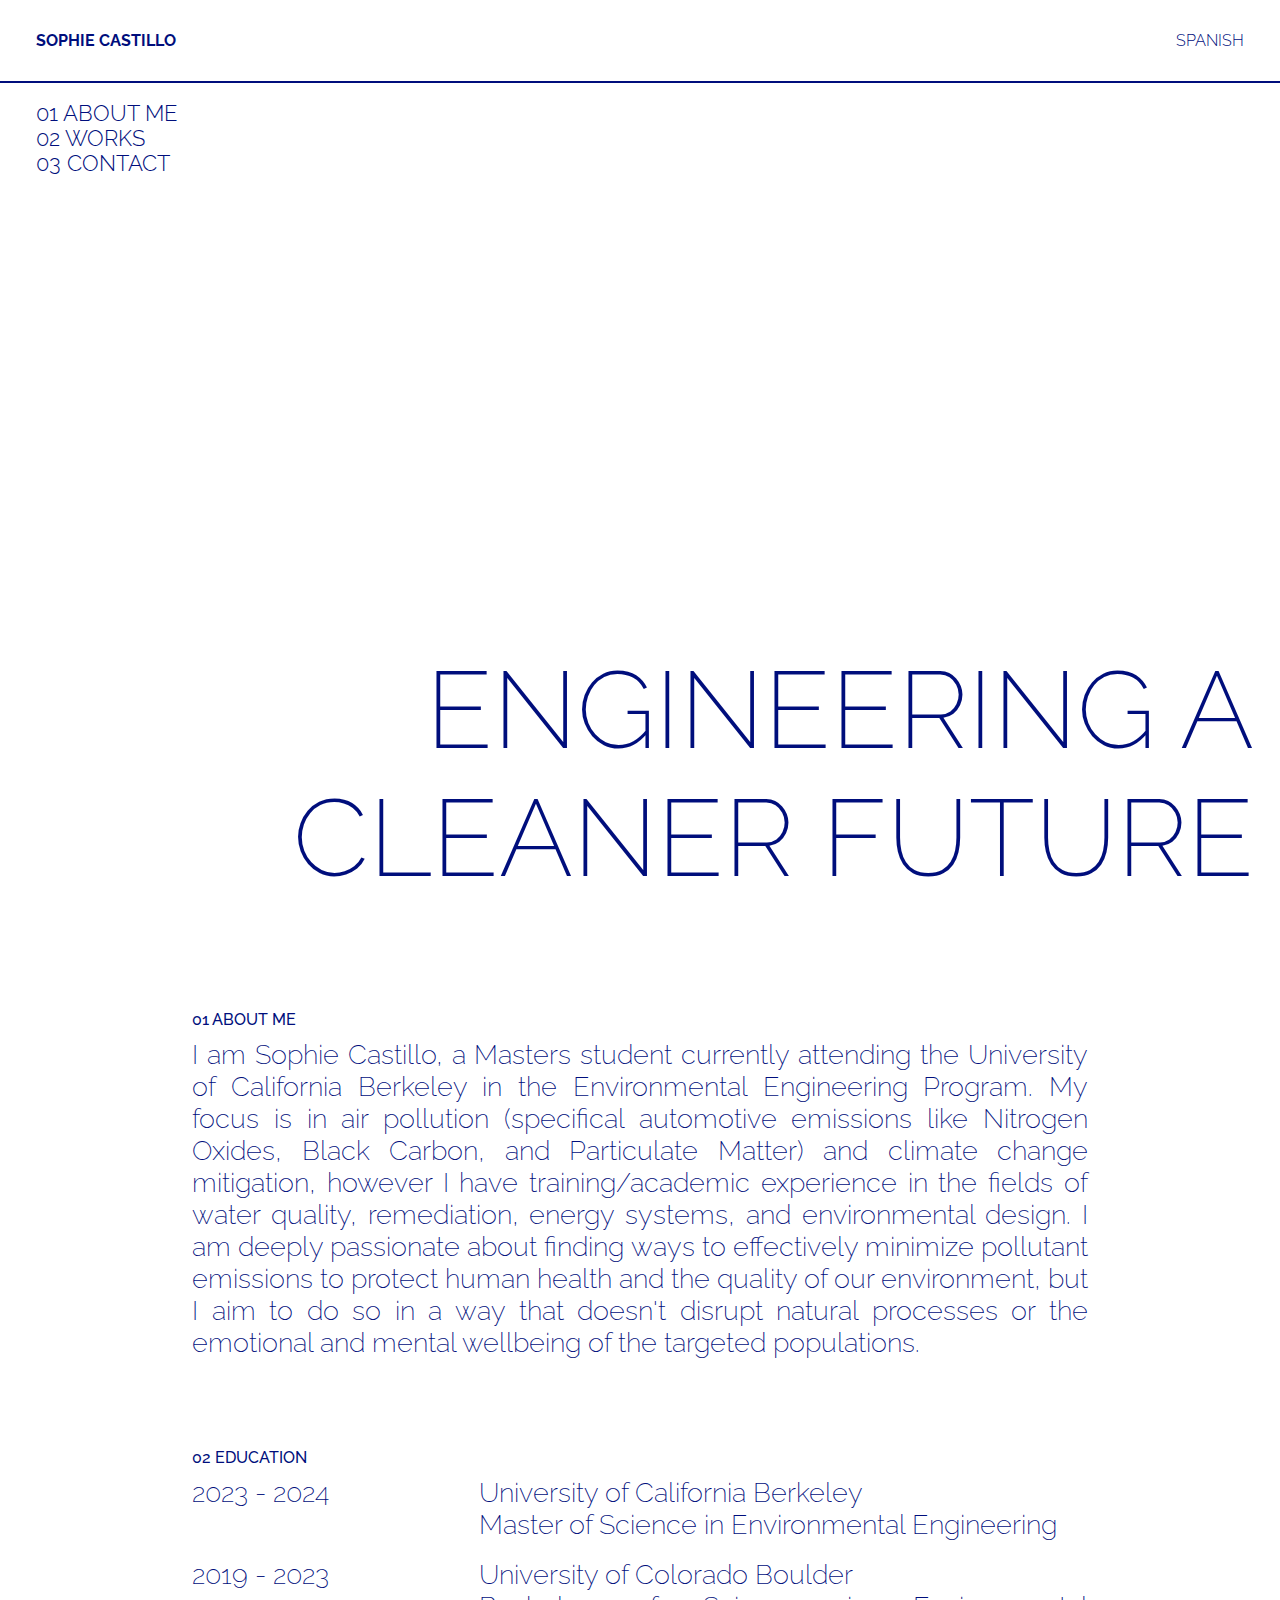
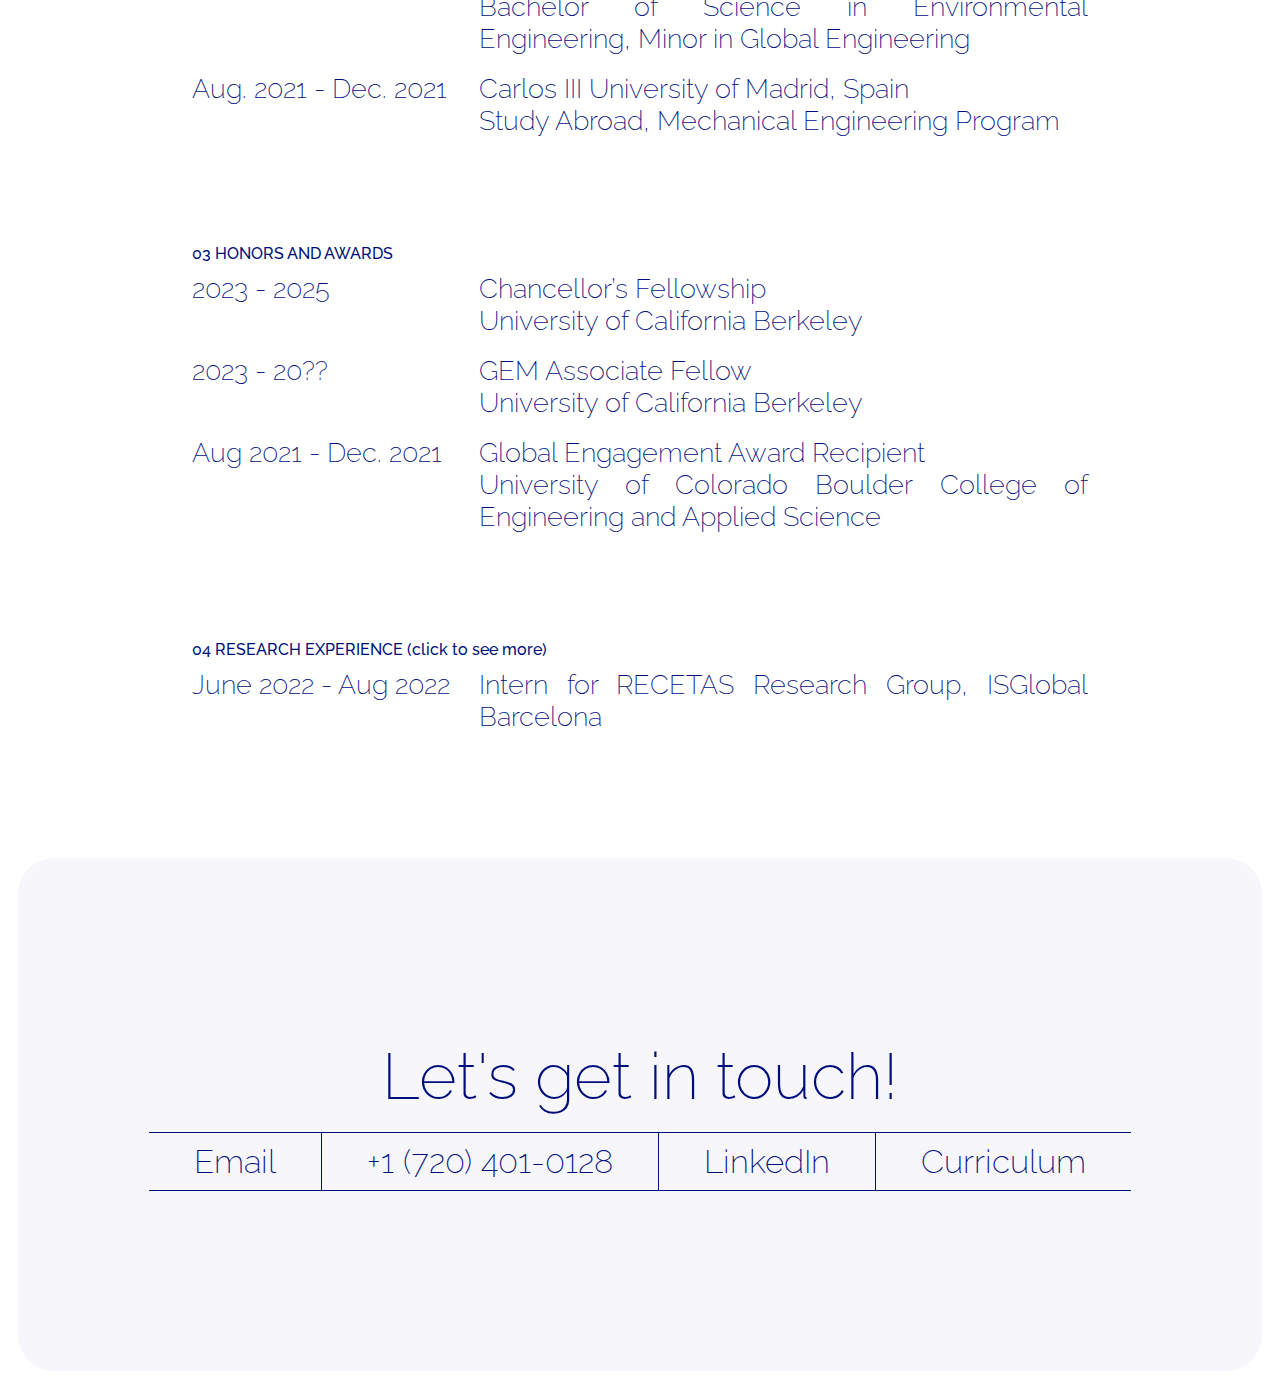
==== commit 35b79cd0: "Actualizar index.html" ====
--- a/index.html
+++ b/index.html
@@ -46,11 +46,11 @@
                 <p>University of California Berkeley<br>Master of Science in Environmental Engineering </p>
             </div>
             <div>
-                <h4>2019-2023</h4>
+                <h4>2019 - 2023</h4>
                 <p>University of Colorado Boulder<br>Bachelor of Science in Environmental Engineering, Minor in Global Engineering</p>
             </div>
             <div>
-                <h4>Aug. 2021-Dec. 2021</h4>
+                <h4>Aug. 2021 - Dec. 2021</h4>
                 <p>Carlos III University of Madrid, Spain<br>Study Abroad, Mechanical Engineering Program</p>
             </div>
         </article>
